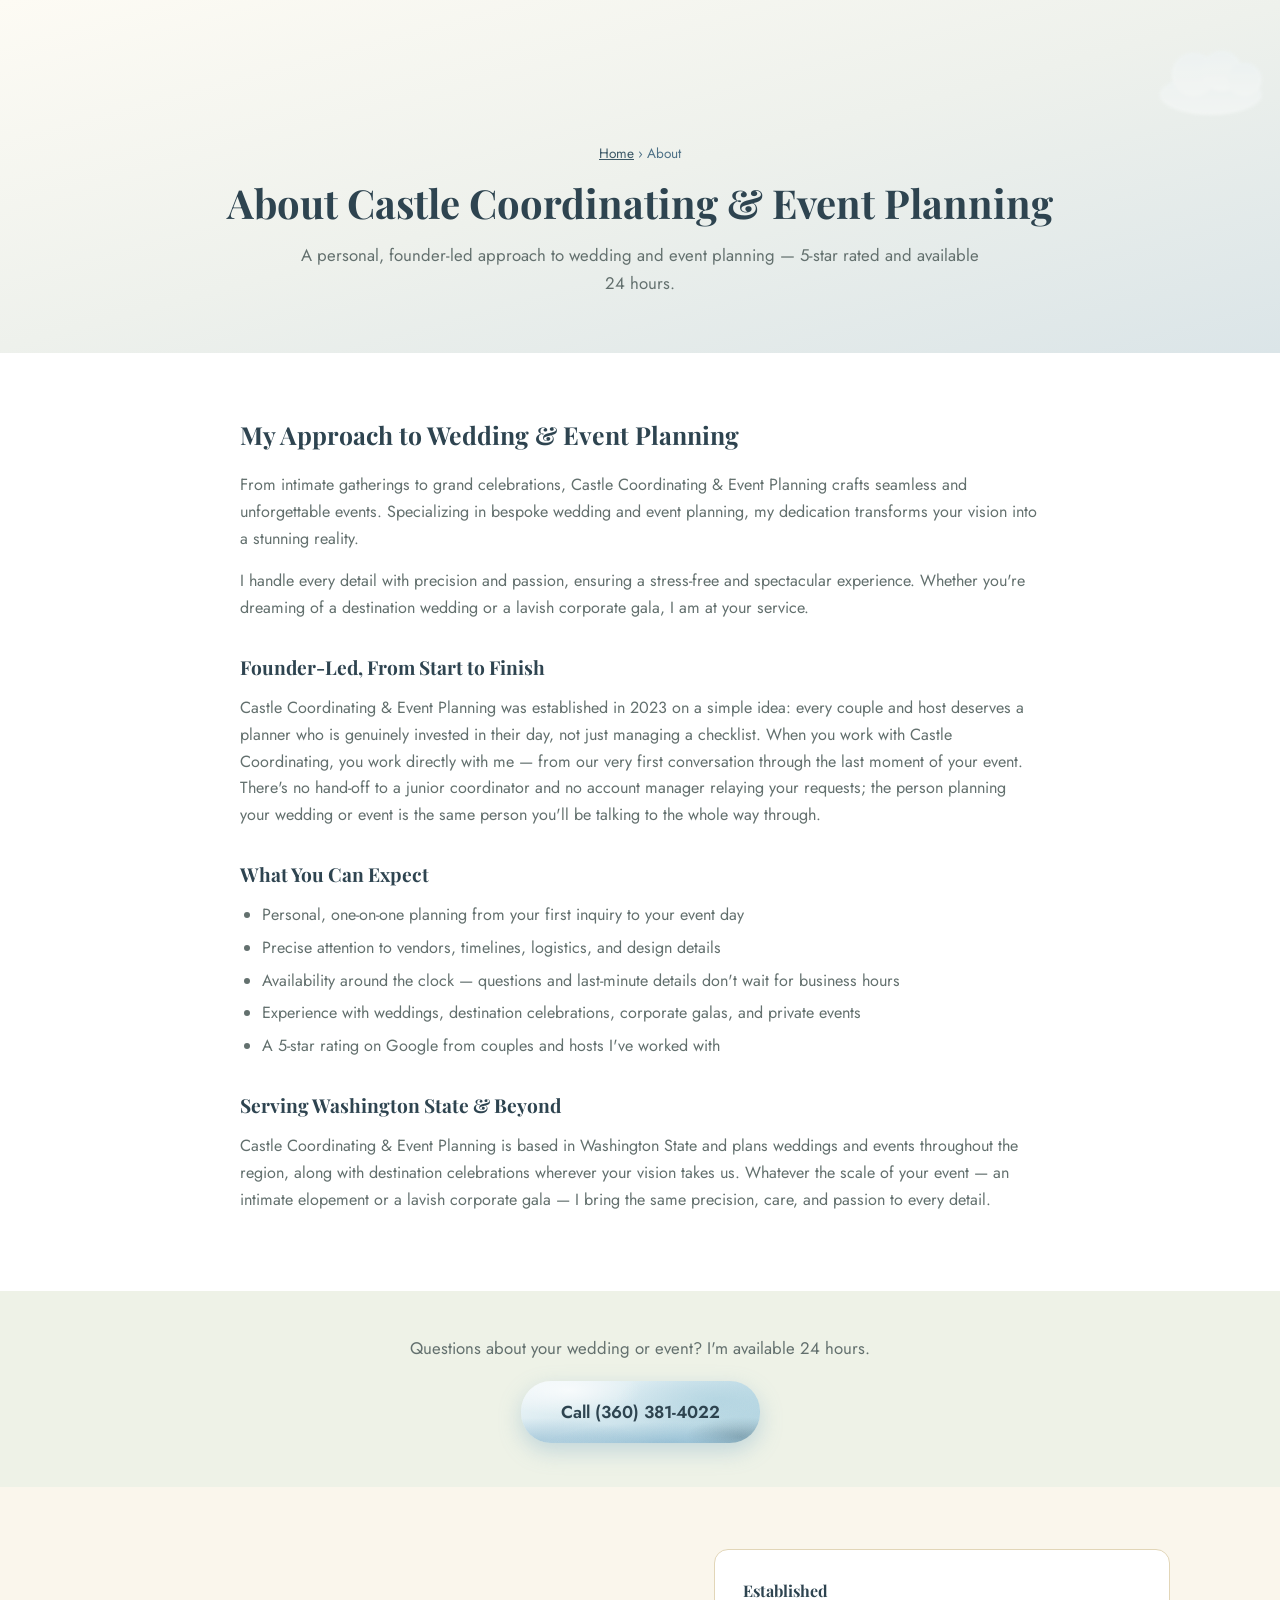
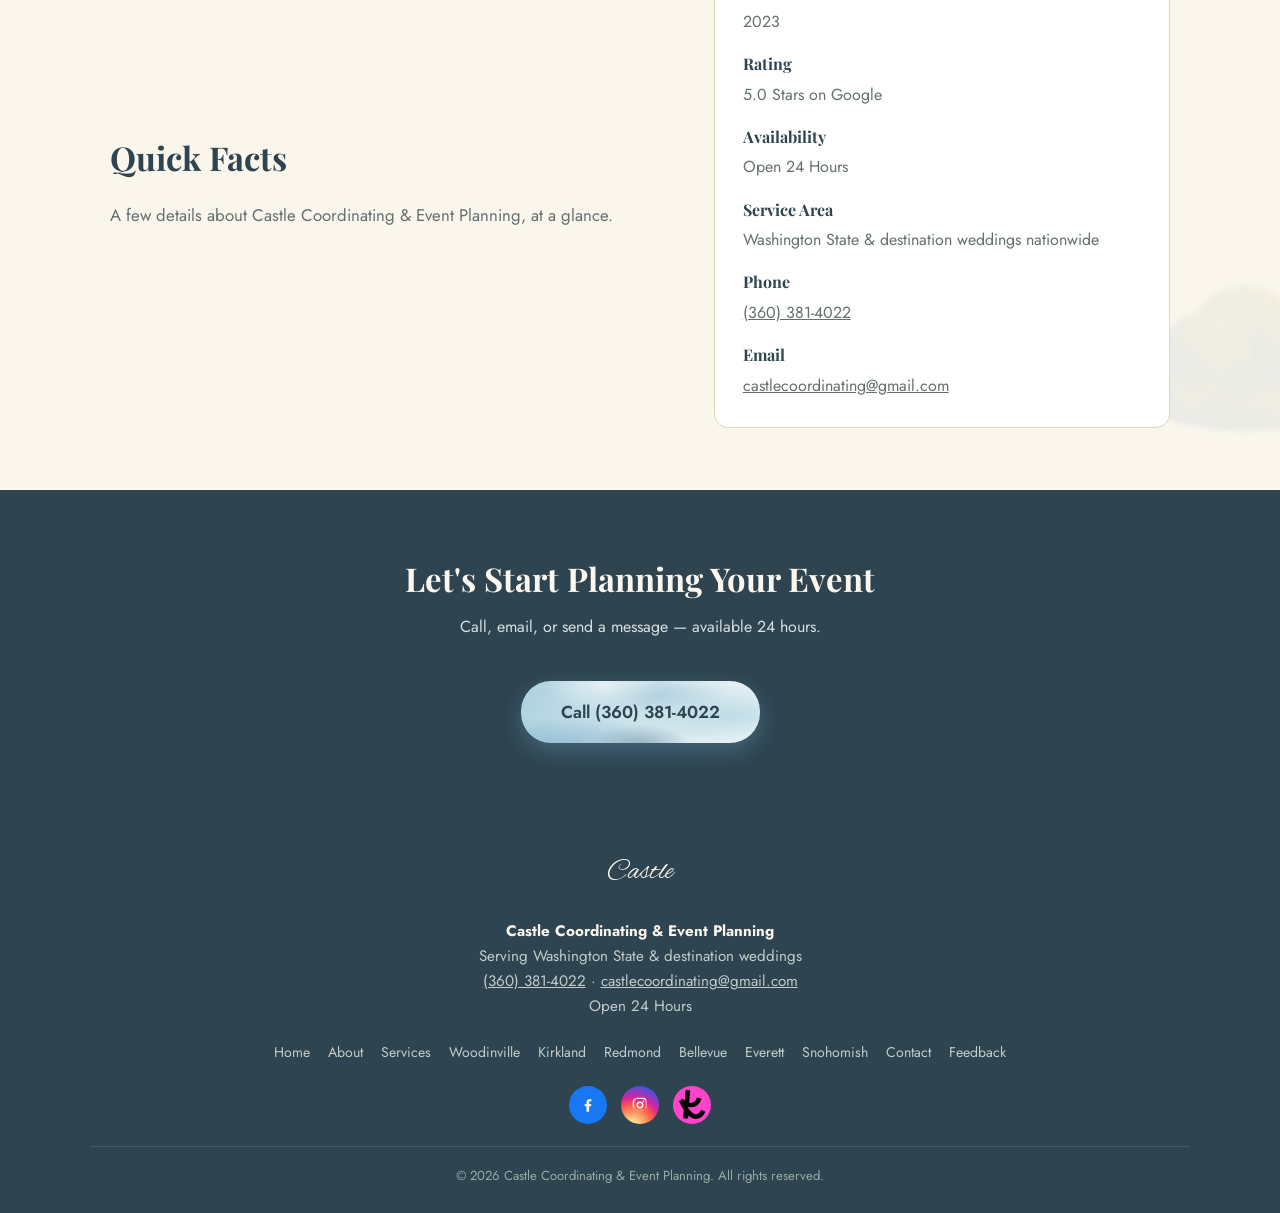
==== about.html @ 8a0d20c0 "Add an edge-cropped watercolor cloud below the hero, two more sparse spots Add a new single-cumulus " ====
<!DOCTYPE html>
<html lang="en">
<head>
<meta charset="UTF-8">
<meta name="viewport" content="width=device-width, initial-scale=1.0">

<script async src="https://www.googletagmanager.com/gtag/js?id=G-XXXXXXXXXX"></script>
<script>
  window.dataLayer = window.dataLayer || [];
  function gtag(){dataLayer.push(arguments);}
  gtag('js', new Date());
  gtag('config', 'G-XXXXXXXXXX');
</script>

<title>About | Castle Coordinating &amp; Event Planning</title>
<meta name="description" content="Meet the planner behind Castle Coordinating &amp; Event Planning — a 5-star rated, founder-led wedding and event planning service in Washington State.">
<link rel="canonical" href="https://www.castlecoordinating.com/about.html">
<link rel="preconnect" href="https://fonts.googleapis.com">
<link rel="preconnect" href="https://fonts.gstatic.com" crossorigin>
<link href="https://fonts.googleapis.com/css2?family=Alex+Brush&family=Jost:wght@400;500;600&family=Playfair+Display:wght@600;700&display=swap" rel="stylesheet">

<meta property="og:type" content="website">
<meta property="og:title" content="About | Castle Coordinating &amp; Event Planning">
<meta property="og:description" content="Meet the planner behind Castle Coordinating &amp; Event Planning — a 5-star rated, founder-led wedding and event planning service.">
<meta property="og:url" content="https://www.castlecoordinating.com/about.html">
<meta property="og:image" content="https://www.castlecoordinating.com/images/logo.webp">
<meta property="og:locale" content="en_US">

<meta name="twitter:card" content="summary_large_image">
<meta name="twitter:title" content="About | Castle Coordinating &amp; Event Planning">
<meta name="twitter:description" content="Meet the planner behind Castle Coordinating &amp; Event Planning.">
<meta name="twitter:image" content="https://www.castlecoordinating.com/images/logo.webp">

<link rel="icon" href="favicon.svg" type="image/svg+xml">

<script type="application/ld+json">
{
  "@context": "https://schema.org",
  "@type": "ProfessionalService",
  "name": "Castle Coordinating & Event Planning",
  "image": "https://www.castlecoordinating.com/images/logo.webp",
  "telephone": "+1-360-381-4022",
  "email": "castlecoordinating@gmail.com",
  "url": "https://www.castlecoordinating.com/about.html",
  "foundingDate": "2023",
  "areaServed": { "@type": "State", "name": "Washington" },
  "description": "Meet the planner behind Castle Coordinating & Event Planning — a 5-star rated, founder-led wedding and event planning service in Washington State."
}
</script>
<link rel="stylesheet" href="css/main.css">
</head>
<body>

<header class="site-header">
  <div class="header-inner">
    <a href="index.html" class="brand">
      <img src="images/logo.webp" alt="Castle Coordinating & Event Planning logo" class="brand-logo-img" width="44" height="44" onerror="this.style.display='none';this.onerror=null;">
      <span>
        <span class="script">Castle</span>
        <span class="brand-sub">Coordinating &amp; Event Planning</span>
      </span>
    </a>
    <button class="nav-toggle" id="navToggle" aria-label="Toggle navigation" aria-expanded="false">&#9776;</button>
    <nav class="main-nav" id="mainNav">
      <a href="services.html">Services</a>
      <a href="index.html#gallery">Gallery</a>
      <a href="index.html#service-areas">Service Areas</a>
      <a href="index.html#estimate">Get a Quote</a>
      <a href="index.html#reviews">Reviews</a>
      <a href="about.html">About</a>
      <a href="contact.html">Contact</a>
      <a href="feedback.html">Feedback</a>
      <a href="tel:+13603814022" class="call-btn" onclick="trackCall('header_phone_button')">Call (360) 381-4022</a>
    </nav>
  </div>
</header>

<main id="top">

  <section class="page-hero">
    <div class="bg-cloud bg-cloud-2" aria-hidden="true"></div>
    <div class="container">
      <p class="breadcrumb"><a href="index.html">Home</a> &rsaquo; About</p>
      <h1>About Castle Coordinating &amp; Event Planning</h1>
      <p class="subhead">A personal, founder-led approach to wedding and event planning — 5-star rated and available 24 hours.</p>
    </div>
  </section>

  <section class="content-section">
    <div class="container">
      <h2>My Approach to Wedding &amp; Event Planning</h2>
      <p>From intimate gatherings to grand celebrations, Castle Coordinating &amp; Event Planning crafts seamless and unforgettable events. Specializing in bespoke wedding and event planning, my dedication transforms your vision into a stunning reality.</p>
      <p>I handle every detail with precision and passion, ensuring a stress-free and spectacular experience. Whether you're dreaming of a destination wedding or a lavish corporate gala, I am at your service.</p>

      <h3>Founder-Led, From Start to Finish</h3>
      <p>Castle Coordinating &amp; Event Planning was established in 2023 on a simple idea: every couple and host deserves a planner who is genuinely invested in their day, not just managing a checklist. When you work with Castle Coordinating, you work directly with me — from our very first conversation through the last moment of your event. There's no hand-off to a junior coordinator and no account manager relaying your requests; the person planning your wedding or event is the same person you'll be talking to the whole way through.</p>

      <h3>What You Can Expect</h3>
      <ul>
        <li>Personal, one-on-one planning from your first inquiry to your event day</li>
        <li>Precise attention to vendors, timelines, logistics, and design details</li>
        <li>Availability around the clock — questions and last-minute details don't wait for business hours</li>
        <li>Experience with weddings, destination celebrations, corporate galas, and private events</li>
        <li>A 5-star rating on Google from couples and hosts I've worked with</li>
      </ul>

      <h3>Serving Washington State &amp; Beyond</h3>
      <p>Castle Coordinating &amp; Event Planning is based in Washington State and plans weddings and events throughout the region, along with destination celebrations wherever your vision takes us. Whatever the scale of your event — an intimate elopement or a lavish corporate gala — I bring the same precision, care, and passion to every detail.</p>
    </div>
  </section>

  <section class="mini-cta">
    <div class="container">
      <p>Questions about your wedding or event? I'm available 24 hours.</p>
      <a href="tel:+13603814022" class="btn-primary" onclick="trackCall('about_mini_cta_phone_button')">Call (360) 381-4022</a>
    </div>
  </section>

  <section class="about-section">
    <div class="bg-cloud bg-cloud-5" aria-hidden="true"></div>
    <div class="container">
      <div class="about-copy">
        <h2 class="section-title">Quick Facts</h2>
        <p>A few details about Castle Coordinating &amp; Event Planning, at a glance.</p>
      </div>
      <div class="about-facts">
        <dl>
          <dt>Established</dt>
          <dd>2023</dd>
          <dt>Rating</dt>
          <dd>5.0 Stars on Google</dd>
          <dt>Availability</dt>
          <dd>Open 24 Hours</dd>
          <dt>Service Area</dt>
          <dd>Washington State &amp; destination weddings nationwide</dd>
          <dt>Phone</dt>
          <dd><a class="plain-link" href="tel:+13603814022" onclick="trackCall('about_phone_button')">(360) 381-4022</a></dd>
          <dt>Email</dt>
          <dd><a class="plain-link" href="mailto:castlecoordinating@gmail.com">castlecoordinating@gmail.com</a></dd>
        </dl>
      </div>
    </div>
  </section>

  <section class="cta-section">
    <div class="container">
      <h2 class="section-title">Let's Start Planning Your Event</h2>
      <p class="section-sub">Call, email, or send a message — available 24 hours.</p>
      <a href="tel:+13603814022" class="btn-primary" onclick="trackCall('about_final_cta_phone_button')">Call (360) 381-4022</a>
    </div>
  </section>

</main>

<footer class="site-footer">
  <div class="footer-inner">
    <div class="footer-brand script">Castle</div>
    <div class="footer-nap">
      <strong>Castle Coordinating &amp; Event Planning</strong><br>
      Serving Washington State &amp; destination weddings<br>
      <a href="tel:+13603814022">(360) 381-4022</a> &middot; <a href="mailto:castlecoordinating@gmail.com">castlecoordinating@gmail.com</a><br>
      Open 24 Hours
    </div>

    <nav class="footer-sitemap" aria-label="Site links">
      <a href="index.html">Home</a>
      <a href="about.html">About</a>
      <a href="services.html">Services</a>
      <a href="wedding-planner-woodinville-wa.html">Woodinville</a>
      <a href="wedding-planner-kirkland-wa.html">Kirkland</a>
      <a href="wedding-planner-redmond-wa.html">Redmond</a>
      <a href="wedding-planner-bellevue-wa.html">Bellevue</a>
      <a href="wedding-planner-everett-wa.html">Everett</a>
      <a href="wedding-planner-snohomish-wa.html">Snohomish</a>
      <a href="contact.html">Contact</a>
      <a href="feedback.html">Feedback</a>
    </nav>

    <div class="social-icons">
      <a href="https://www.facebook.com/profile.php?id=61554140120634" target="_blank" rel="noopener" class="icon-fb" aria-label="Castle Coordinating on Facebook" onclick="trackOutbound('footer_facebook')">
        <svg viewBox="0 0 24 24"><path d="M13.5 21v-7.5h2.5l.4-3H13.5V8.5c0-.9.25-1.5 1.55-1.5H16.5V4.3C16.2 4.26 15.2 4.2 14 4.2c-2.4 0-4 1.46-4 4.15V10.5H7.5v3H10V21h3.5z"/></svg>
      </a>
      <a href="https://www.instagram.com/castleweddingcoordinating/" target="_blank" rel="noopener" class="icon-ig" aria-label="Castle Coordinating on Instagram" onclick="trackOutbound('footer_instagram')">
        <svg viewBox="0 0 24 24"><path d="M12 2.2c2.7 0 3 0 4.1.06 1.05.05 1.6.22 2 .37.5.19.86.42 1.24.8.38.38.61.74.8 1.24.15.4.32.95.37 2 .05 1.1.06 1.4.06 4.1s0 3-.06 4.1c-.05 1.05-.22 1.6-.37 2-.19.5-.42.86-.8 1.24-.38.38-.74.61-1.24.8-.4.15-.95.32-2 .37-1.1.05-1.4.06-4.1.06s-3 0-4.1-.06c-1.05-.05-1.6-.22-2-.37a3.3 3.3 0 0 1-1.24-.8 3.3 3.3 0 0 1-.8-1.24c-.15-.4-.32-.95-.37-2C2.2 15 2.2 14.7 2.2 12s0-3 .06-4.1c.05-1.05.22-1.6.37-2 .19-.5.42-.86.8-1.24.38-.38.74-.61 1.24-.8.4-.15.95-.32 2-.37C7.8 2.2 8.1 2.2 12 2.2zm0 1.8c-2.66 0-2.97 0-4.02.06-.87.04-1.34.18-1.66.3-.42.16-.72.36-1.03.67-.31.31-.5.6-.67 1.03-.12.32-.26.79-.3 1.66C4.26 8.53 4.26 8.84 4.26 12s0 2.97.06 4.02c.04.87.18 1.34.3 1.66.16.42.36.72.67 1.03.31.31.6.5 1.03.67.32.12.79.26 1.66.3 1.05.06 1.36.06 4.02.06s2.97 0 4.02-.06c.87-.04 1.34-.18 1.66-.3.42-.16.72-.36 1.03-.67.31-.31.5-.6.67-1.03.12-.32.26-.79.3-1.66.06-1.05.06-1.36.06-4.02s0-2.97-.06-4.02c-.04-.87-.18-1.34-.3-1.66a2.8 2.8 0 0 0-.67-1.03 2.8 2.8 0 0 0-1.03-.67c-.32-.12-.79-.26-1.66-.3C14.97 4 14.66 4 12 4zm0 3.4a4.6 4.6 0 1 1 0 9.2 4.6 4.6 0 0 1 0-9.2zm0 1.8a2.8 2.8 0 1 0 0 5.6 2.8 2.8 0 0 0 0-5.6zm5.85-2a1.08 1.08 0 1 1-2.16 0 1.08 1.08 0 0 1 2.16 0z"/></svg>
      </a>
      <a href="#" class="icon-knot" target="_blank" rel="noopener" aria-label="Castle Coordinating on The Knot" onclick="trackOutbound('footer_theknot')"></a>
    </div>

    <div class="footer-bottom">
      &copy; <span id="year"></span> Castle Coordinating &amp; Event Planning. All rights reserved.
    </div>
  </div>
</footer>

<script src="js/main.js"></script>
</body>
</html>
---- css/main.css ----
/* Palette sampled directly from the Castle Coordinating logo illustration
   (roof blue, stone cream, dress rose, hedge sage, ink linework). */
:root {
  --ink: #333c3c;
  --ink-muted: #63706e;
  --blue: #6088a0;
  --blue-mid: #4d7086;
  --blue-dark: #3c5866;
  --blue-darker: #2e4450;
  --blue-pale: #dde8ec;
  --blue-vivid: #6fa3c2;
  --blue-vivid-light: #a9cfdd;
  --blue-fade: #f2f8fa;
  --watercolor-noise: url("data:image/svg+xml,%3Csvg xmlns='http://www.w3.org/2000/svg' width='140' height='140'%3E%3Cfilter id='n'%3E%3CfeTurbulence type='fractalNoise' baseFrequency='0.85' numOctaves='2' stitchTiles='stitch'/%3E%3CfeColorMatrix type='matrix' values='0 0 0 0 1  0 0 0 0 1  0 0 0 0 1  0 0 0 0.07 0'/%3E%3C/filter%3E%3Crect width='100%25' height='100%25' filter='url(%23n)'/%3E%3C/svg%3E");
  /* Three watercolor recipes — same palette, different bloom placement so buttons don't read as clones */
  --blue-btn-image:
    var(--watercolor-noise),
    radial-gradient(55% 75% at 20% 15%, rgba(255,255,255,0.7) 0%, rgba(255,255,255,0) 55%),
    radial-gradient(70% 90% at 82% 30%, rgba(169,207,221,0.65) 0%, rgba(169,207,221,0) 60%),
    radial-gradient(85% 65% at 60% 105%, rgba(111,163,194,0.55) 0%, rgba(111,163,194,0) 60%),
    radial-gradient(75% 65% at 8% 95%, rgba(111,163,194,0.4) 0%, rgba(111,163,194,0) 55%),
    radial-gradient(42% 58% at 92% 90%, rgba(60,88,102,0.38) 0%, rgba(60,88,102,0) 55%),
    linear-gradient(160deg, var(--blue-fade) 0%, var(--blue-vivid-light) 100%);
  --blue-btn-image-alt:
    var(--watercolor-noise),
    radial-gradient(60% 70% at 75% 18%, rgba(255,255,255,0.65) 0%, rgba(255,255,255,0) 55%),
    radial-gradient(65% 85% at 15% 42%, rgba(169,207,221,0.6) 0%, rgba(169,207,221,0) 58%),
    radial-gradient(80% 60% at 42% 102%, rgba(111,163,194,0.5) 0%, rgba(111,163,194,0) 58%),
    radial-gradient(70% 70% at 96% 78%, rgba(111,163,194,0.42) 0%, rgba(111,163,194,0) 55%),
    radial-gradient(36% 52% at 10% 90%, rgba(60,88,102,0.34) 0%, rgba(60,88,102,0) 50%),
    linear-gradient(200deg, var(--blue-fade) 0%, var(--blue-vivid-light) 100%);
  --blue-btn-image-alt2:
    var(--watercolor-noise),
    radial-gradient(50% 80% at 35% 8%, rgba(255,255,255,0.6) 0%, rgba(255,255,255,0) 50%),
    radial-gradient(75% 80% at 88% 55%, rgba(169,207,221,0.68) 0%, rgba(169,207,221,0) 62%),
    radial-gradient(90% 70% at 18% 100%, rgba(111,163,194,0.5) 0%, rgba(111,163,194,0) 58%),
    radial-gradient(65% 60% at 55% 22%, rgba(111,163,194,0.35) 0%, rgba(111,163,194,0) 50%),
    radial-gradient(40% 56% at 50% 100%, rgba(60,88,102,0.32) 0%, rgba(60,88,102,0) 52%),
    linear-gradient(120deg, var(--blue-vivid-light) 0%, var(--blue-fade) 100%);
  --blue-btn-repeat: repeat, no-repeat, no-repeat, no-repeat, no-repeat, no-repeat, no-repeat;
  --blue-btn-size: 140px 140px, cover, cover, cover, cover, cover, cover;
  --green-pale: #eef2e7;
  --cream: #faf6ec;
  --cream-deep: #f0e6cf;
  --sage: #90a880;
  --sage-deep: #6d8560;
  --rose: #c9a89e;
  --rose-deep: #8a5f57;
  --rose-darker: #6f4b45;
  --border-color: #e2d6b8;
  --star: #c2a355;
}

* { box-sizing: border-box; }
html { scroll-behavior: smooth; }
body {
  margin: 0;
  overflow-x: hidden;
  font-family: "Jost", "Segoe UI", Helvetica, Arial, sans-serif;
  color: var(--ink);
  background: var(--cream);
  line-height: 1.65;
}
h1, h2, h3, h4 { font-family: "Playfair Display", Georgia, serif; font-weight: 700; }
img { max-width: 100%; display: block; }
a { color: inherit; }
.container { max-width: 1100px; margin: 0 auto; padding: 0 20px; }
.script { font-family: "Alex Brush", cursive; }

/* Underline in-copy links so they don't rely on color alone */
.content-section p a:not(.btn-primary):not(.btn-secondary),
.content-section li a:not(.btn-primary):not(.btn-secondary),
.about-copy p a:not(.btn-primary):not(.btn-secondary) {
  color: var(--blue-darker);
  text-decoration: underline;
  font-weight: 600;
}

/* Header — light parchment bar, like the illustration's paper ground */
header.site-header {
  background: var(--cream);
  color: var(--ink);
  border-bottom: 1px solid var(--border-color);
  box-shadow: 0 2px 14px rgba(58, 50, 38, 0.06);
  position: fixed;
  top: 0; left: 0; right: 0;
  z-index: 50;
  opacity: 0;
  transform: translateY(-8px);
  pointer-events: none;
  transition: opacity 0.4s ease, transform 0.4s ease;
}
header.site-header.visible {
  opacity: 1;
  transform: translateY(0);
  pointer-events: auto;
}
.header-inner {
  display: flex;
  align-items: center;
  justify-content: space-between;
  flex-wrap: nowrap;
  padding: 10px 20px;
  max-width: 1240px;
  margin: 0 auto;
  gap: 16px;
}
.brand {
  display: flex;
  align-items: center;
  gap: 10px;
  text-decoration: none;
  color: var(--blue-darker);
  white-space: nowrap;
  min-width: 0;
  overflow: hidden;
}
.brand-logo-img { height: 44px; width: auto; flex: 0 0 auto; border-radius: 4px; }
.brand .script { font-size: 1.7rem; color: var(--blue-darker); line-height: 1; }
.brand .brand-sub {
  font-size: 0.62rem;
  letter-spacing: 0.14em;
  text-transform: uppercase;
  color: var(--rose-deep);
  font-family: "Jost", sans-serif;
  display: block;
}
nav.main-nav { display: flex; gap: 16px; align-items: center; }
nav.main-nav a {
  color: var(--ink);
  text-decoration: none;
  font-weight: 500;
  font-size: 0.95rem;
  letter-spacing: 0.02em;
  white-space: nowrap;
}
nav.main-nav a:hover { color: var(--rose-deep); }
.call-btn {
  background-image: var(--blue-btn-image);
  background-repeat: var(--blue-btn-repeat);
  background-size: var(--blue-btn-size);
  color: var(--blue-darker) !important;
  padding: 9px 18px;
  border-radius: 24px;
  font-weight: 600;
  text-decoration: none;
  white-space: nowrap;
  transition: filter 0.2s ease;
}
.call-btn:hover { filter: saturate(1.3) brightness(0.96); }

/* Hero — soft watercolor sky wash, ink text, castle-line silhouette */
.hero {
  background: linear-gradient(165deg, #fdfbf4 0%, #eef1ec 45%, #d3dfe3 100%);
  color: var(--ink);
  padding: 150px 20px 110px;
  min-height: 600px;
  display: flex;
  flex-direction: column;
  justify-content: center;
  text-align: center;
  position: relative;
  overflow: hidden;
}
.hero::before {
  content: "";
  position: absolute;
  inset: 0;
  background-image: url('../images/logo.webp');
  background-repeat: no-repeat;
  background-position: center 58%;
  background-size: min(1000px, 115%) auto;
  opacity: 0.2;
  z-index: 0;
  pointer-events: none;
}
.hero .container { position: relative; z-index: 1; }

/* Sparse decorative watercolor clouds — used once or twice site-wide, never as a repeating pattern */
.bg-cloud {
  position: absolute;
  background-repeat: no-repeat;
  background-size: contain;
  pointer-events: none;
  z-index: 0;
  opacity: 0.4;
}
.bg-cloud-1 {
  width: 220px;
  height: 110px;
  top: 8%;
  left: -30px;
  background-image: url("data:image/svg+xml,%3Csvg xmlns='http://www.w3.org/2000/svg' viewBox='0 0 200 100'%3E%3Cdefs%3E%3ClinearGradient id='c1' x1='0' y1='0' x2='0' y2='1'%3E%3Cstop offset='0' stop-color='%23d7e6ee'/%3E%3Cstop offset='1' stop-color='%23f5f9fb'/%3E%3C/linearGradient%3E%3C/defs%3E%3Cg filter='url(%23b1)' fill='url(%23c1)'%3E%3Cellipse cx='60' cy='68' rx='52' ry='28'/%3E%3Ccircle cx='92' cy='42' r='30'/%3E%3Ccircle cx='130' cy='46' r='26'/%3E%3Ccircle cx='155' cy='62' r='22'/%3E%3Cellipse cx='108' cy='72' rx='70' ry='24'/%3E%3C/g%3E%3Cfilter id='b1'%3E%3CfeGaussianBlur stdDeviation='2.2'/%3E%3C/filter%3E%3C/svg%3E");
}
.bg-cloud-2 {
  width: 170px;
  height: 90px;
  top: 12%;
  right: -20px;
  background-image: url("data:image/svg+xml,%3Csvg xmlns='http://www.w3.org/2000/svg' viewBox='0 0 200 100'%3E%3Cdefs%3E%3ClinearGradient id='c2' x1='0' y1='0' x2='0' y2='1'%3E%3Cstop offset='0' stop-color='%23eef5f9'/%3E%3Cstop offset='1' stop-color='%23ffffff'/%3E%3C/linearGradient%3E%3C/defs%3E%3Cg filter='url(%23b2)' fill='url(%23c2)'%3E%3Cellipse cx='95' cy='62' rx='60' ry='24'/%3E%3Ccircle cx='75' cy='38' r='26'/%3E%3Ccircle cx='108' cy='34' r='24'/%3E%3Ccircle cx='135' cy='44' r='20'/%3E%3C/g%3E%3Cfilter id='b2'%3E%3CfeGaussianBlur stdDeviation='2'/%3E%3C/filter%3E%3C/svg%3E");
}
.bg-cloud-3 {
  width: 240px;
  height: 100px;
  bottom: 6%;
  left: -40px;
  background-image: url("data:image/svg+xml,%3Csvg xmlns='http://www.w3.org/2000/svg' viewBox='0 0 220 100'%3E%3Cdefs%3E%3ClinearGradient id='c3' x1='0' y1='0' x2='0' y2='1'%3E%3Cstop offset='0' stop-color='%23c9dce6'/%3E%3Cstop offset='1' stop-color='%23eef4f8'/%3E%3C/linearGradient%3E%3C/defs%3E%3Cg filter='url(%23b3)' fill='url(%23c3)'%3E%3Cellipse cx='110' cy='66' rx='95' ry='24'/%3E%3Ccircle cx='60' cy='46' r='24'/%3E%3Ccircle cx='95' cy='38' r='28'/%3E%3Ccircle cx='135' cy='40' r='26'/%3E%3Ccircle cx='170' cy='48' r='20'/%3E%3C/g%3E%3Cfilter id='b3'%3E%3CfeGaussianBlur stdDeviation='2.4'/%3E%3C/filter%3E%3C/svg%3E");
}
/* Single fluffy cumulus, warm-to-cool watercolor wash — used below the hero, cropped by the page edge */
.bg-cloud-4 {
  width: 300px;
  height: 190px;
  top: 10%;
  left: -110px;
  background-image: url("data:image/svg+xml,%3Csvg xmlns='http://www.w3.org/2000/svg' viewBox='0 0 260 160'%3E%3Cdefs%3E%3ClinearGradient id='c4' x1='0' y1='0' x2='1' y2='1'%3E%3Cstop offset='0' stop-color='%23ece0c4'/%3E%3Cstop offset='0.55' stop-color='%23d9dfd6'/%3E%3Cstop offset='1' stop-color='%23c2d1da'/%3E%3C/linearGradient%3E%3C/defs%3E%3Cg filter='url(%23b4)' fill='url(%23c4)'%3E%3Cellipse cx='130' cy='112' rx='112' ry='42'/%3E%3Ccircle cx='55' cy='98' r='44'/%3E%3Ccircle cx='205' cy='98' r='41'/%3E%3Ccircle cx='130' cy='62' r='54'/%3E%3Ccircle cx='85' cy='72' r='37'/%3E%3Ccircle cx='175' cy='70' r='39'/%3E%3C/g%3E%3Cfilter id='b4'%3E%3CfeGaussianBlur stdDeviation='2.6'/%3E%3C/filter%3E%3C/svg%3E");
}
.bg-cloud-5 {
  width: 260px;
  height: 165px;
  bottom: 8%;
  right: -95px;
  background-image: url("data:image/svg+xml,%3Csvg xmlns='http://www.w3.org/2000/svg' viewBox='0 0 260 160'%3E%3Cdefs%3E%3ClinearGradient id='c5' x1='1' y1='0' x2='0' y2='1'%3E%3Cstop offset='0' stop-color='%23eee4cc'/%3E%3Cstop offset='0.55' stop-color='%23dce1d9'/%3E%3Cstop offset='1' stop-color='%23c7d5dd'/%3E%3C/linearGradient%3E%3C/defs%3E%3Cg filter='url(%23b5)' fill='url(%23c5)'%3E%3Cellipse cx='130' cy='112' rx='112' ry='42'/%3E%3Ccircle cx='55' cy='98' r='44'/%3E%3Ccircle cx='205' cy='98' r='41'/%3E%3Ccircle cx='130' cy='62' r='54'/%3E%3Ccircle cx='85' cy='72' r='37'/%3E%3Ccircle cx='175' cy='70' r='39'/%3E%3C/g%3E%3Cfilter id='b5'%3E%3CfeGaussianBlur stdDeviation='2.6'/%3E%3C/filter%3E%3C/svg%3E");
}
.hero .eyebrow {
  font-family: "Alex Brush", cursive;
  font-size: 2.2rem;
  color: var(--rose-deep);
  display: block;
  margin-bottom: 4px;
}
.hero h1 {
  font-size: clamp(1.8rem, 4vw, 2.9rem);
  margin: 0 0 16px;
  font-weight: 700;
  line-height: 1.2;
  color: var(--blue-darker);
}
.hero p.subhead {
  font-size: 1.12rem;
  max-width: 680px;
  margin: 0 auto 30px;
  color: var(--ink-muted);
}
.hero-ctas { display: flex; gap: 22px; justify-content: center; flex-wrap: wrap; margin-top: 12px; }
.btn-primary {
  background-image: var(--blue-btn-image);
  background-repeat: var(--blue-btn-repeat);
  background-size: var(--blue-btn-size);
  color: var(--blue-darker);
  padding: 17px 40px;
  border-radius: 30px;
  text-decoration: none;
  font-weight: 600;
  font-size: 1.08rem;
  display: inline-block;
  border: none;
  cursor: pointer;
  box-shadow: 0 8px 22px rgba(111, 163, 194, 0.35);
  transition: all 0.3s ease, filter 0.2s ease;
}
.btn-primary:hover {
  filter: saturate(1.3) brightness(0.96);
  box-shadow: 0 10px 26px rgba(111, 163, 194, 0.45);
  transform: translateY(-2px);
}
.hero .btn-primary,
.page-hero .btn-primary { background-image: var(--blue-btn-image-alt); }
.reviews-section .btn-primary,
.cta-section .btn-primary { background-image: var(--blue-btn-image-alt2); }
.btn-secondary {
  background: transparent;
  color: var(--blue-darker);
  padding: 15px 38px;
  border-radius: 30px;
  text-decoration: none;
  font-weight: 600;
  font-size: 1.08rem;
  border: 2px solid var(--blue-darker);
  cursor: pointer;
  transition: all 0.3s ease;
}
.btn-secondary:hover { background: rgba(70, 89, 107, 0.08); transform: translateY(-2px); }
.hero-badges {
  margin-top: 34px;
  display: flex;
  gap: 32px;
  justify-content: center;
  flex-wrap: wrap;
  font-size: clamp(1.15rem, 2.4vw, 1.5rem);
  font-weight: 600;
  color: var(--ink-muted);
}
.hero-badges span { white-space: nowrap; }
.hero-badges .stars { color: var(--star); letter-spacing: 1px; }

/* Page hero (sub pages) — same airy wash */
.page-hero {
  background: linear-gradient(165deg, #fdfbf4 0%, #eef1ec 50%, #dbe5e8 100%);
  color: var(--ink);
  padding: 128px 20px 56px;
  text-align: center;
  position: relative;
  overflow: hidden;
}
.page-hero .container { position: relative; z-index: 1; }
.page-hero .breadcrumb { font-size: 0.85rem; color: var(--blue-mid); margin-bottom: 14px; }
.page-hero .breadcrumb a { color: var(--blue-dark); text-decoration: underline; }
.page-hero .breadcrumb a:hover { color: var(--rose-deep); }
.page-hero h1 {
  font-size: clamp(1.6rem, 3.6vw, 2.5rem);
  margin: 0 0 14px;
  line-height: 1.25;
  color: var(--blue-darker);
}
.page-hero p.subhead { font-size: 1.05rem; max-width: 700px; margin: 0 auto; color: var(--ink-muted); }

/* Sections */
section { padding: 62px 20px; }
h2.section-title {
  font-size: clamp(1.5rem, 3vw, 2.05rem);
  text-align: center;
  margin: 0 0 8px;
  color: var(--blue-darker);
}
p.section-sub {
  text-align: center;
  color: var(--ink-muted);
  max-width: 640px;
  margin: 0 auto 40px;
}

/* Keyword-rich content section */
.content-section { background: #fff; }
.content-section .container { max-width: 840px; }
.content-section h2 { color: var(--blue-darker); font-size: 1.55rem; margin: 0 0 16px; }
.content-section h3 { color: var(--blue-darker); font-size: 1.2rem; margin: 30px 0 12px; }
.content-section p { color: var(--ink-muted); font-size: 1.01rem; margin: 0 0 16px; }
.content-section ul { color: var(--ink-muted); font-size: 1.01rem; padding-left: 22px; margin: 0 0 16px; }
.content-section li { margin-bottom: 6px; }
.faq-item { margin-bottom: 20px; }
.faq-item h4 { color: var(--blue-darker); font-size: 1.04rem; margin: 0 0 6px; }
.faq-item p { margin: 0; }

/* Gallery carousel — one large photo at a time */
.gallery-section { background: #fff; padding-top: 48px; padding-bottom: 48px; }
.carousel { position: relative; max-width: 640px; margin: 0 auto; }
.carousel-track {
  display: flex;
  gap: 0;
  overflow-x: auto;
  scroll-snap-type: x mandatory;
  -webkit-overflow-scrolling: touch;
  scrollbar-width: none;
}
.carousel-track::-webkit-scrollbar { display: none; }
.carousel-slide {
  flex: 0 0 100%;
  width: 100%;
  height: min(70vh, 520px);
  scroll-snap-align: center;
  scroll-snap-stop: always;
  display: flex;
  align-items: center;
  justify-content: center;
  background: var(--cream-deep);
  border-radius: 14px;
  overflow: hidden;
  box-shadow: 0 4px 14px rgba(70, 89, 107, 0.15);
}
.carousel-slide img { width: 100%; height: 100%; object-fit: contain; display: block; }
.carousel-btn {
  position: absolute;
  top: 50%;
  transform: translateY(-50%);
  width: 46px;
  height: 46px;
  border-radius: 50%;
  background: #fff;
  border: 1px solid var(--border-color);
  box-shadow: 0 4px 10px rgba(0, 0, 0, 0.18);
  font-size: 1.6rem;
  line-height: 1;
  color: var(--blue-darker);
  cursor: pointer;
  display: flex;
  align-items: center;
  justify-content: center;
  z-index: 2;
  transition: background 0.2s ease, color 0.2s ease;
}
.carousel-btn.prev { left: 12px; }
.carousel-btn.next { right: 12px; }
.carousel-btn:hover { background: var(--rose-deep); color: #fff; border-color: var(--rose-deep); }
@media (max-width: 640px) {
  .carousel-slide { height: 60vh; }
  .carousel-btn { width: 40px; height: 40px; font-size: 1.4rem; }
}

/* Services grid */
.services-section { background: #fff; }
.services-grid {
  display: grid;
  grid-template-columns: repeat(auto-fit, minmax(240px, 1fr));
  gap: 22px;
}
.service-card {
  background: var(--cream);
  border: 1px solid var(--border-color);
  border-radius: 14px;
  padding: 30px 24px;
  text-align: center;
}
.service-card .icon { width: 44px; height: 44px; margin: 0 auto 14px; }
.service-card h3 { margin: 0 0 8px; color: var(--blue-darker); font-size: 1.15rem; }
.service-card p { color: var(--ink-muted); margin: 0; font-size: 0.97rem; }

/* Why-us / steps */
.process-section { background: var(--green-pale); position: relative; }
.process-section > .container { position: relative; z-index: 1; }
.process-grid {
  display: grid;
  grid-template-columns: repeat(auto-fit, minmax(220px, 1fr));
  gap: 22px;
  max-width: 1000px;
  margin: 0 auto;
}
.process-step {
  background: #fff;
  border: 1px solid var(--border-color);
  border-radius: 14px;
  padding: 28px 22px;
}
.process-step .step-num {
  display: inline-flex;
  align-items: center;
  justify-content: center;
  width: 36px;
  height: 36px;
  border-radius: 50%;
  background: var(--blue-darker);
  color: var(--cream);
  font-weight: 700;
  font-family: "Playfair Display", serif;
  font-size: 1.05rem;
  margin-bottom: 14px;
}
.process-step h3 { margin: 0 0 8px; color: var(--blue-darker); font-size: 1.05rem; }
.process-step p { margin: 0; color: var(--ink-muted); font-size: 0.94rem; }

/* Service areas */
.areas-section { background: var(--green-pale); }
.areas-note {
  max-width: 640px;
  margin: 0 auto;
  text-align: center;
  background: #fff;
  border: 1px solid var(--border-color);
  border-radius: 16px;
  padding: 34px 28px;
}
.areas-note p { color: var(--ink-muted); margin: 0 0 20px; }
.areas-grid {
  display: grid;
  grid-template-columns: repeat(auto-fit, minmax(180px, 1fr));
  gap: 16px;
  max-width: 900px;
  margin: 0 auto 28px;
}
.area-card {
  background: #fff;
  border: 1px solid var(--border-color);
  border-radius: 12px;
  padding: 22px 16px;
  text-align: center;
  text-decoration: none;
  transition: border-color 0.2s ease, transform 0.2s ease;
}
.area-card:hover { border-color: var(--rose-deep); transform: translateY(-2px); }
.area-card .area-name { font-weight: 700; color: var(--blue-darker); font-size: 1.05rem; font-family: "Playfair Display", serif; }
.area-card .area-pop { color: var(--ink-muted); font-size: 0.85rem; margin-top: 4px; }

/* About / trust */
.about-section { position: relative; }
.about-section .container {
  position: relative;
  z-index: 1;
  display: grid;
  grid-template-columns: 1.1fr 0.9fr;
  gap: 46px;
  align-items: center;
}
.about-section h2 { text-align: left; }
.about-copy p { color: var(--ink-muted); font-size: 1.05rem; }
.about-facts {
  background: #fff;
  border: 1px solid var(--border-color);
  border-radius: 14px;
  padding: 28px;
}
.about-facts dl { margin: 0; }
.about-facts dt { font-weight: 700; color: var(--blue-darker); margin-top: 16px; font-family: "Playfair Display", serif; }
.about-facts dt:first-child { margin-top: 0; }
.about-facts dd { margin: 4px 0 0; color: var(--ink-muted); }

/* Trust / reviews badge */
.reviews-section { background: linear-gradient(180deg, #fff, var(--green-pale)); text-align: center; }
.stars-full { display: flex; justify-content: center; gap: 6px; margin-bottom: 18px; }
.stars-full svg { width: 30px; height: 30px; fill: var(--star); }
.review-badge {
  max-width: 520px;
  margin: 0 auto;
  background: #fff;
  border: 1px solid var(--border-color);
  border-radius: 16px;
  padding: 36px 30px;
  box-shadow: 0 10px 30px rgba(70, 89, 107, 0.08);
}
.review-badge h3 { margin: 0 0 8px; color: var(--blue-darker); font-size: 1.25rem; }
.review-badge p { color: var(--ink-muted); margin: 0 0 20px; }

/* Contact cards */
.contact-section { background: #fff; }
.contact-grid {
  display: grid;
  grid-template-columns: repeat(auto-fit, minmax(240px, 1fr));
  gap: 26px;
}
.contact-card {
  background: var(--cream);
  border: 1px solid var(--border-color);
  border-radius: 14px;
  padding: 26px;
}
.contact-card h3 { margin: 0 0 10px; color: var(--blue-darker); display: flex; align-items: center; gap: 8px; font-size: 1.1rem; }
.contact-card p { margin: 0; color: var(--ink-muted); }
.contact-card a.plain-link { text-decoration: underline; font-weight: 600; color: var(--blue-darker); }

/* Contact form */
.contact-form-section { background: var(--green-pale); padding: 76px 20px; }
.contact-form {
  max-width: 600px;
  margin: 0 auto;
  display: grid;
  gap: 22px;
  background: #fff;
  padding: 40px;
  border-radius: 18px;
  box-shadow: 0 4px 18px rgba(70, 89, 107, 0.1);
  border: 1px solid var(--border-color);
}
.form-group { display: flex; flex-direction: column; }
.form-group label { font-weight: 600; color: var(--blue-darker); margin-bottom: 8px; font-size: 0.95rem; }
.form-group input,
.form-group select,
.form-group textarea {
  padding: 12px 14px;
  border: 1.5px solid var(--border-color);
  border-radius: 8px;
  font-family: inherit;
  font-size: 1rem;
  color: var(--ink);
  transition: border-color 0.3s ease;
  background: #fff;
}
.form-group input:focus,
.form-group select:focus,
.form-group textarea:focus {
  outline: none;
  border-color: var(--blue-mid);
  box-shadow: 0 0 0 3px rgba(108, 133, 152, 0.15);
}
.form-group textarea { resize: vertical; min-height: 120px; }
.checkbox-fieldset { border: none; padding: 0; margin: 0; }
.checkbox-fieldset legend {
  font-weight: 600;
  color: var(--blue-darker);
  margin-bottom: 8px;
  padding: 0;
  font-size: 0.95rem;
}
.checkbox-group {
  display: grid;
  grid-template-columns: repeat(auto-fit, minmax(190px, 1fr));
  gap: 10px;
}
.checkbox-chip {
  display: flex;
  align-items: center;
  gap: 9px;
  padding: 10px 14px;
  border: 1.5px solid var(--border-color);
  border-radius: 10px;
  font-size: 0.92rem;
  color: var(--ink);
  cursor: pointer;
  transition: border-color 0.2s ease, background 0.2s ease;
}
.checkbox-chip:has(input:checked) { border-color: var(--blue-mid); background: var(--blue-pale); }
.checkbox-chip input {
  width: 17px;
  height: 17px;
  flex-shrink: 0;
  accent-color: var(--blue-mid);
  cursor: pointer;
}
.contact-form button[type="submit"] { margin-top: 10px; }
.hidden-field { position: absolute; left: -9999px; }
.form-status { max-width: 600px; margin: 16px auto 0; font-size: 0.95rem; font-weight: 600; text-align: center; }
.form-status.success { color: var(--sage-deep); }
.form-status.error { color: var(--rose-deep); }

/* Mini in-page CTA — breaks up long stretches of content between sections */
.mini-cta { padding: 44px 20px; text-align: center; background: var(--green-pale); }
.mini-cta p { margin: 0 0 18px; color: var(--ink-muted); font-size: 1.05rem; }

/* Final CTA — deep dusty-blue band, like a frame around the paper */
.cta-section { background: var(--blue-darker); color: #fbf7ee; text-align: center; }
.cta-section h2 { color: #fbf7ee; }
.cta-section p.section-sub { color: #d7e0e2; }

/* Footer */
footer.site-footer { background: var(--blue-darker); color: #cbd6d6; padding: 44px 20px 26px; }
.footer-inner {
  max-width: 1100px;
  margin: 0 auto;
  display: flex;
  flex-direction: column;
  align-items: center;
  gap: 22px;
  text-align: center;
}
.footer-brand { font-family: "Alex Brush", cursive; font-size: 1.8rem; color: #fbf7ee; }
.footer-nap { font-size: 0.95rem; color: #c1cccb; }
.footer-nap strong { color: #fbf7ee; }
.footer-nap a { color: #c1cccb; text-decoration: underline; }
.footer-sitemap { display: flex; flex-wrap: wrap; justify-content: center; gap: 8px 18px; font-size: 0.88rem; }
.footer-sitemap a { color: #c1cccb; text-decoration: none; }
.footer-sitemap a:hover { color: #fff; text-decoration: underline; }
.social-icons { display: flex; gap: 14px; }
.social-icons a {
  display: inline-flex;
  align-items: center;
  justify-content: center;
  width: 38px;
  height: 38px;
  border-radius: 50%;
  background: rgba(251, 247, 238, 0.1);
  background-size: cover;
  background-position: center;
  transition: filter 0.25s ease, transform 0.25s ease;
}
.social-icons a:hover { filter: brightness(1.1); transform: translateY(-2px); }
.social-icons svg { width: 18px; height: 18px; fill: #fbf7ee; }
.social-icons a.icon-fb { background-color: #1877f2; }
.social-icons a.icon-ig {
  background-image: radial-gradient(circle at 30% 107%, #fdf497 0%, #fdf497 5%, #fd5949 45%, #d6249f 60%, #285aeb 90%);
}
.social-icons a.icon-knot { background-image: url('../images/theknot-icon.png'); }
.footer-bottom {
  font-size: 0.82rem;
  color: #9aa9a8;
  border-top: 1px solid rgba(251, 247, 238, 0.12);
  padding-top: 18px;
  width: 100%;
  text-align: center;
}

/* Mobile nav */
.nav-toggle { display: none; background: none; border: none; color: var(--blue-darker); font-size: 1.6rem; cursor: pointer; flex-shrink: 0; }

@media (max-width: 780px) {
  .about-section .container { grid-template-columns: 1fr; }
  nav.main-nav {
    position: absolute;
    top: 100%;
    left: 0;
    right: 0;
    background: var(--cream);
    border-bottom: 1px solid var(--border-color);
    flex-direction: column;
    align-items: flex-start;
    padding: 16px 20px;
    gap: 14px;
    display: none;
  }
  nav.main-nav.open { display: flex; }
  .nav-toggle { display: block; }
  header.site-header { position: sticky; }
}
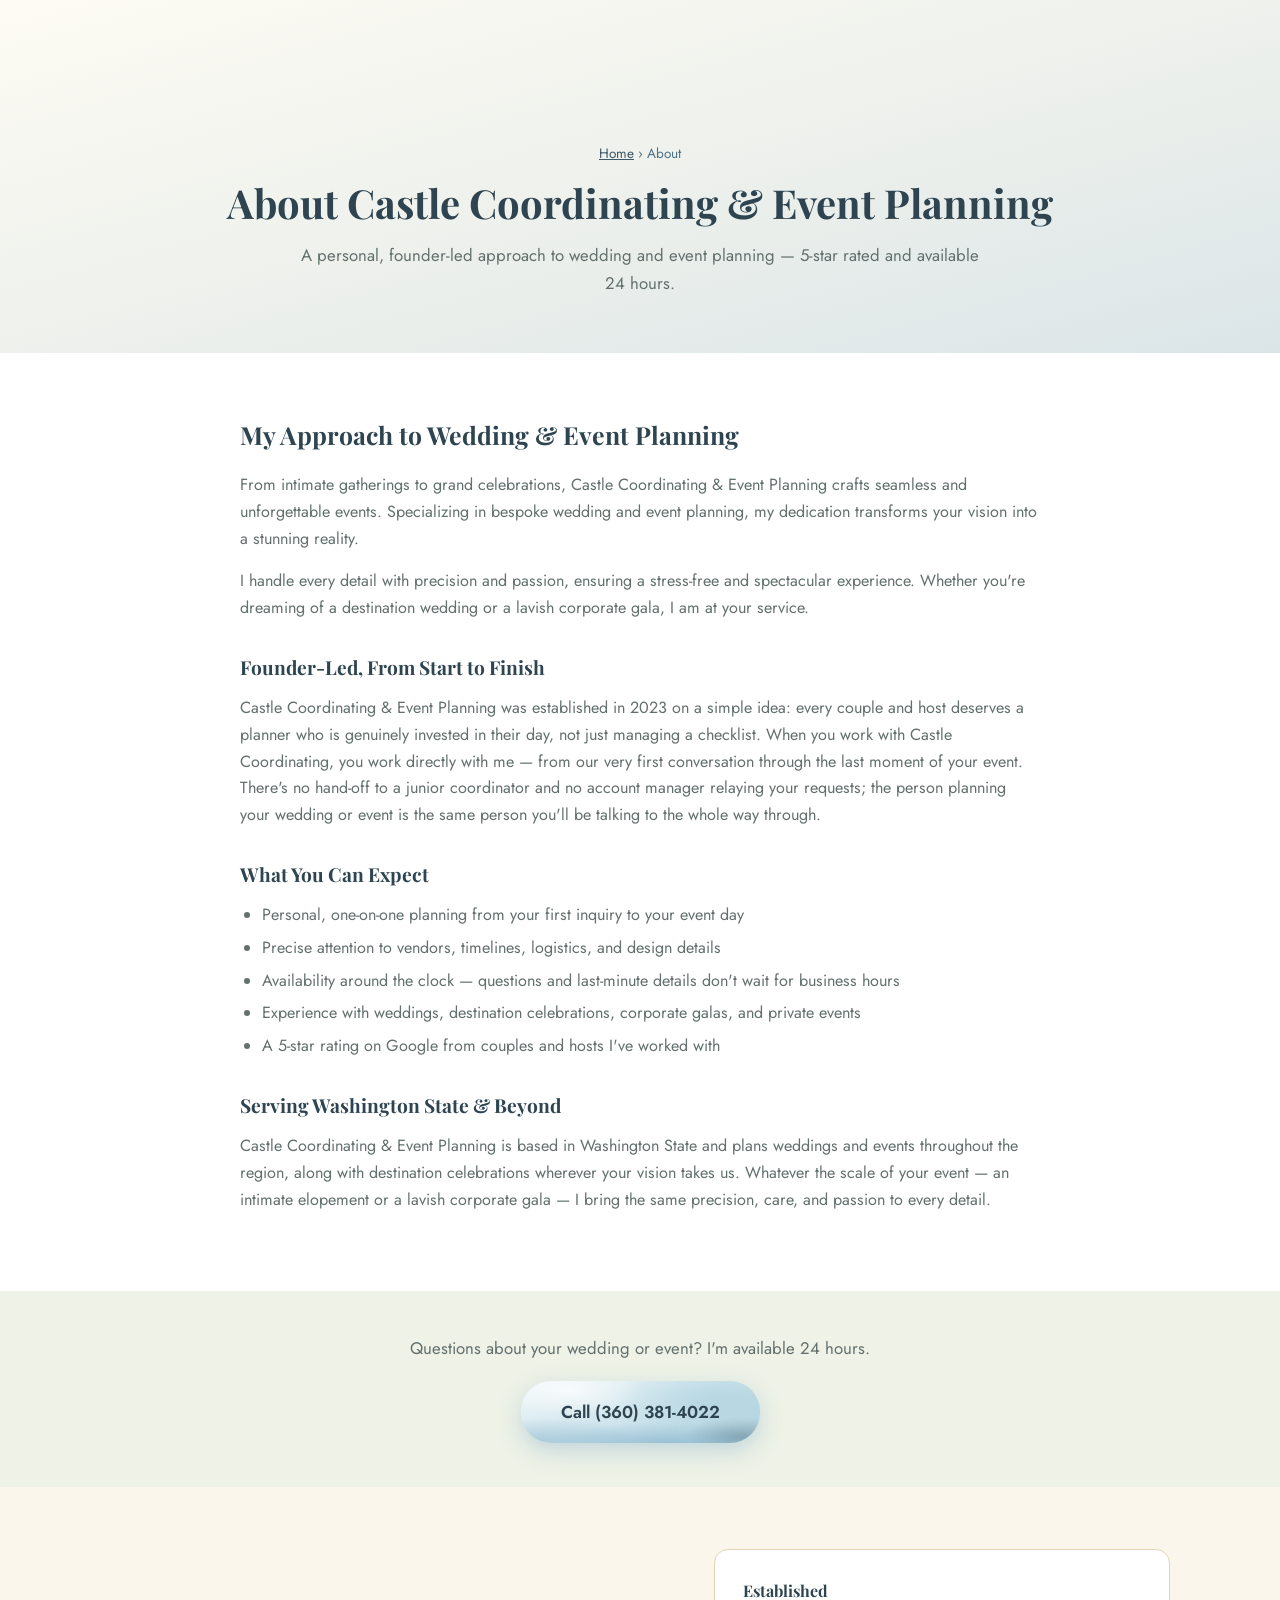
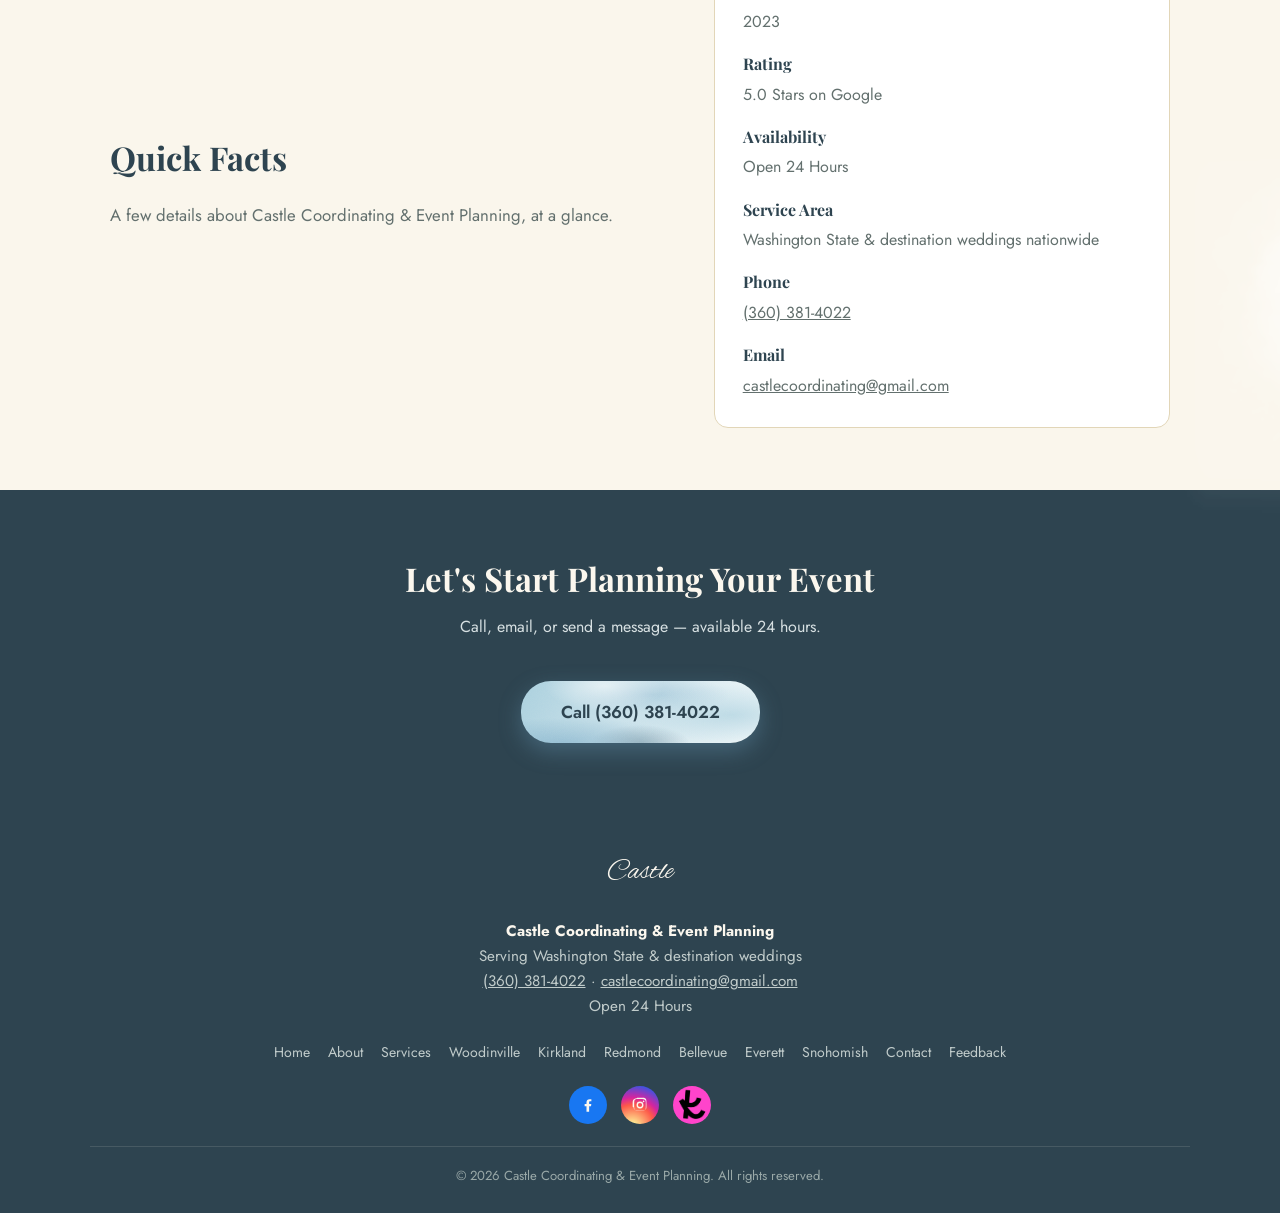
==== commit 6cb8a1c1: "Replace hand-drawn SVG clouds with the user's real cloud photos Remove all five procedural SVG cloud" ====
--- a/about.html
+++ b/about.html
@@ -78,7 +78,6 @@
 <main id="top">
 
   <section class="page-hero">
-    <div class="bg-cloud bg-cloud-2" aria-hidden="true"></div>
     <div class="container">
       <p class="breadcrumb"><a href="index.html">Home</a> &rsaquo; About</p>
       <h1>About Castle Coordinating &amp; Event Planning</h1>
@@ -117,7 +116,7 @@
   </section>
 
   <section class="about-section">
-    <div class="bg-cloud bg-cloud-5" aria-hidden="true"></div>
+    <div class="bg-cloud bg-cloud-p2" aria-hidden="true"></div>
     <div class="container">
       <div class="about-copy">
         <h2 class="section-title">Quick Facts</h2>
--- a/css/main.css
+++ b/css/main.css
@@ -176,50 +176,38 @@
 }
 .hero .container { position: relative; z-index: 1; }
 
-/* Sparse decorative watercolor clouds — used once or twice site-wide, never as a repeating pattern */
+/* Sparse decorative clouds (real watercolor photos, processed with a transparent edge fade) —
+   used a handful of times site-wide, never as a repeating pattern */
 .bg-cloud {
   position: absolute;
   background-repeat: no-repeat;
   background-size: contain;
   pointer-events: none;
   z-index: 0;
-  opacity: 0.4;
-}
-.bg-cloud-1 {
-  width: 220px;
-  height: 110px;
-  top: 8%;
-  left: -30px;
-  background-image: url("data:image/svg+xml,%3Csvg xmlns='http://www.w3.org/2000/svg' viewBox='0 0 200 100'%3E%3Cdefs%3E%3ClinearGradient id='c1' x1='0' y1='0' x2='0' y2='1'%3E%3Cstop offset='0' stop-color='%23d7e6ee'/%3E%3Cstop offset='1' stop-color='%23f5f9fb'/%3E%3C/linearGradient%3E%3C/defs%3E%3Cg filter='url(%23b1)' fill='url(%23c1)'%3E%3Cellipse cx='60' cy='68' rx='52' ry='28'/%3E%3Ccircle cx='92' cy='42' r='30'/%3E%3Ccircle cx='130' cy='46' r='26'/%3E%3Ccircle cx='155' cy='62' r='22'/%3E%3Cellipse cx='108' cy='72' rx='70' ry='24'/%3E%3C/g%3E%3Cfilter id='b1'%3E%3CfeGaussianBlur stdDeviation='2.2'/%3E%3C/filter%3E%3C/svg%3E");
-}
-.bg-cloud-2 {
+}
+.bg-cloud-p1 {
   width: 170px;
-  height: 90px;
-  top: 12%;
-  right: -20px;
-  background-image: url("data:image/svg+xml,%3Csvg xmlns='http://www.w3.org/2000/svg' viewBox='0 0 200 100'%3E%3Cdefs%3E%3ClinearGradient id='c2' x1='0' y1='0' x2='0' y2='1'%3E%3Cstop offset='0' stop-color='%23eef5f9'/%3E%3Cstop offset='1' stop-color='%23ffffff'/%3E%3C/linearGradient%3E%3C/defs%3E%3Cg filter='url(%23b2)' fill='url(%23c2)'%3E%3Cellipse cx='95' cy='62' rx='60' ry='24'/%3E%3Ccircle cx='75' cy='38' r='26'/%3E%3Ccircle cx='108' cy='34' r='24'/%3E%3Ccircle cx='135' cy='44' r='20'/%3E%3C/g%3E%3Cfilter id='b2'%3E%3CfeGaussianBlur stdDeviation='2'/%3E%3C/filter%3E%3C/svg%3E");
-}
-.bg-cloud-3 {
-  width: 240px;
-  height: 100px;
-  bottom: 6%;
-  left: -40px;
-  background-image: url("data:image/svg+xml,%3Csvg xmlns='http://www.w3.org/2000/svg' viewBox='0 0 220 100'%3E%3Cdefs%3E%3ClinearGradient id='c3' x1='0' y1='0' x2='0' y2='1'%3E%3Cstop offset='0' stop-color='%23c9dce6'/%3E%3Cstop offset='1' stop-color='%23eef4f8'/%3E%3C/linearGradient%3E%3C/defs%3E%3Cg filter='url(%23b3)' fill='url(%23c3)'%3E%3Cellipse cx='110' cy='66' rx='95' ry='24'/%3E%3Ccircle cx='60' cy='46' r='24'/%3E%3Ccircle cx='95' cy='38' r='28'/%3E%3Ccircle cx='135' cy='40' r='26'/%3E%3Ccircle cx='170' cy='48' r='20'/%3E%3C/g%3E%3Cfilter id='b3'%3E%3CfeGaussianBlur stdDeviation='2.4'/%3E%3C/filter%3E%3C/svg%3E");
-}
-/* Single fluffy cumulus, warm-to-cool watercolor wash — used below the hero, cropped by the page edge */
-.bg-cloud-4 {
-  width: 300px;
-  height: 190px;
-  top: 10%;
-  left: -110px;
-  background-image: url("data:image/svg+xml,%3Csvg xmlns='http://www.w3.org/2000/svg' viewBox='0 0 260 160'%3E%3Cdefs%3E%3ClinearGradient id='c4' x1='0' y1='0' x2='1' y2='1'%3E%3Cstop offset='0' stop-color='%23ece0c4'/%3E%3Cstop offset='0.55' stop-color='%23d9dfd6'/%3E%3Cstop offset='1' stop-color='%23c2d1da'/%3E%3C/linearGradient%3E%3C/defs%3E%3Cg filter='url(%23b4)' fill='url(%23c4)'%3E%3Cellipse cx='130' cy='112' rx='112' ry='42'/%3E%3Ccircle cx='55' cy='98' r='44'/%3E%3Ccircle cx='205' cy='98' r='41'/%3E%3Ccircle cx='130' cy='62' r='54'/%3E%3Ccircle cx='85' cy='72' r='37'/%3E%3Ccircle cx='175' cy='70' r='39'/%3E%3C/g%3E%3Cfilter id='b4'%3E%3CfeGaussianBlur stdDeviation='2.6'/%3E%3C/filter%3E%3C/svg%3E");
-}
-.bg-cloud-5 {
-  width: 260px;
-  height: 165px;
-  bottom: 8%;
-  right: -95px;
-  background-image: url("data:image/svg+xml,%3Csvg xmlns='http://www.w3.org/2000/svg' viewBox='0 0 260 160'%3E%3Cdefs%3E%3ClinearGradient id='c5' x1='1' y1='0' x2='0' y2='1'%3E%3Cstop offset='0' stop-color='%23eee4cc'/%3E%3Cstop offset='0.55' stop-color='%23dce1d9'/%3E%3Cstop offset='1' stop-color='%23c7d5dd'/%3E%3C/linearGradient%3E%3C/defs%3E%3Cg filter='url(%23b5)' fill='url(%23c5)'%3E%3Cellipse cx='130' cy='112' rx='112' ry='42'/%3E%3Ccircle cx='55' cy='98' r='44'/%3E%3Ccircle cx='205' cy='98' r='41'/%3E%3Ccircle cx='130' cy='62' r='54'/%3E%3Ccircle cx='85' cy='72' r='37'/%3E%3Ccircle cx='175' cy='70' r='39'/%3E%3C/g%3E%3Cfilter id='b5'%3E%3CfeGaussianBlur stdDeviation='2.6'/%3E%3C/filter%3E%3C/svg%3E");
+  height: 330px;
+  top: 6%;
+  left: -70px;
+  opacity: 0.8;
+  background-image: url('../images/cloud-photo-1.png');
+}
+.bg-cloud-p2 {
+  width: 190px;
+  height: 420px;
+  bottom: -40px;
+  right: -80px;
+  opacity: 0.8;
+  background-image: url('../images/cloud-photo-2.png');
+}
+.bg-cloud-p3 {
+  width: 460px;
+  height: 136px;
+  top: -20px;
+  left: -60px;
+  opacity: 0.75;
+  background-image: url('../images/cloud-photo-3.png');
 }
 .hero .eyebrow {
   font-family: "Alex Brush", cursive;
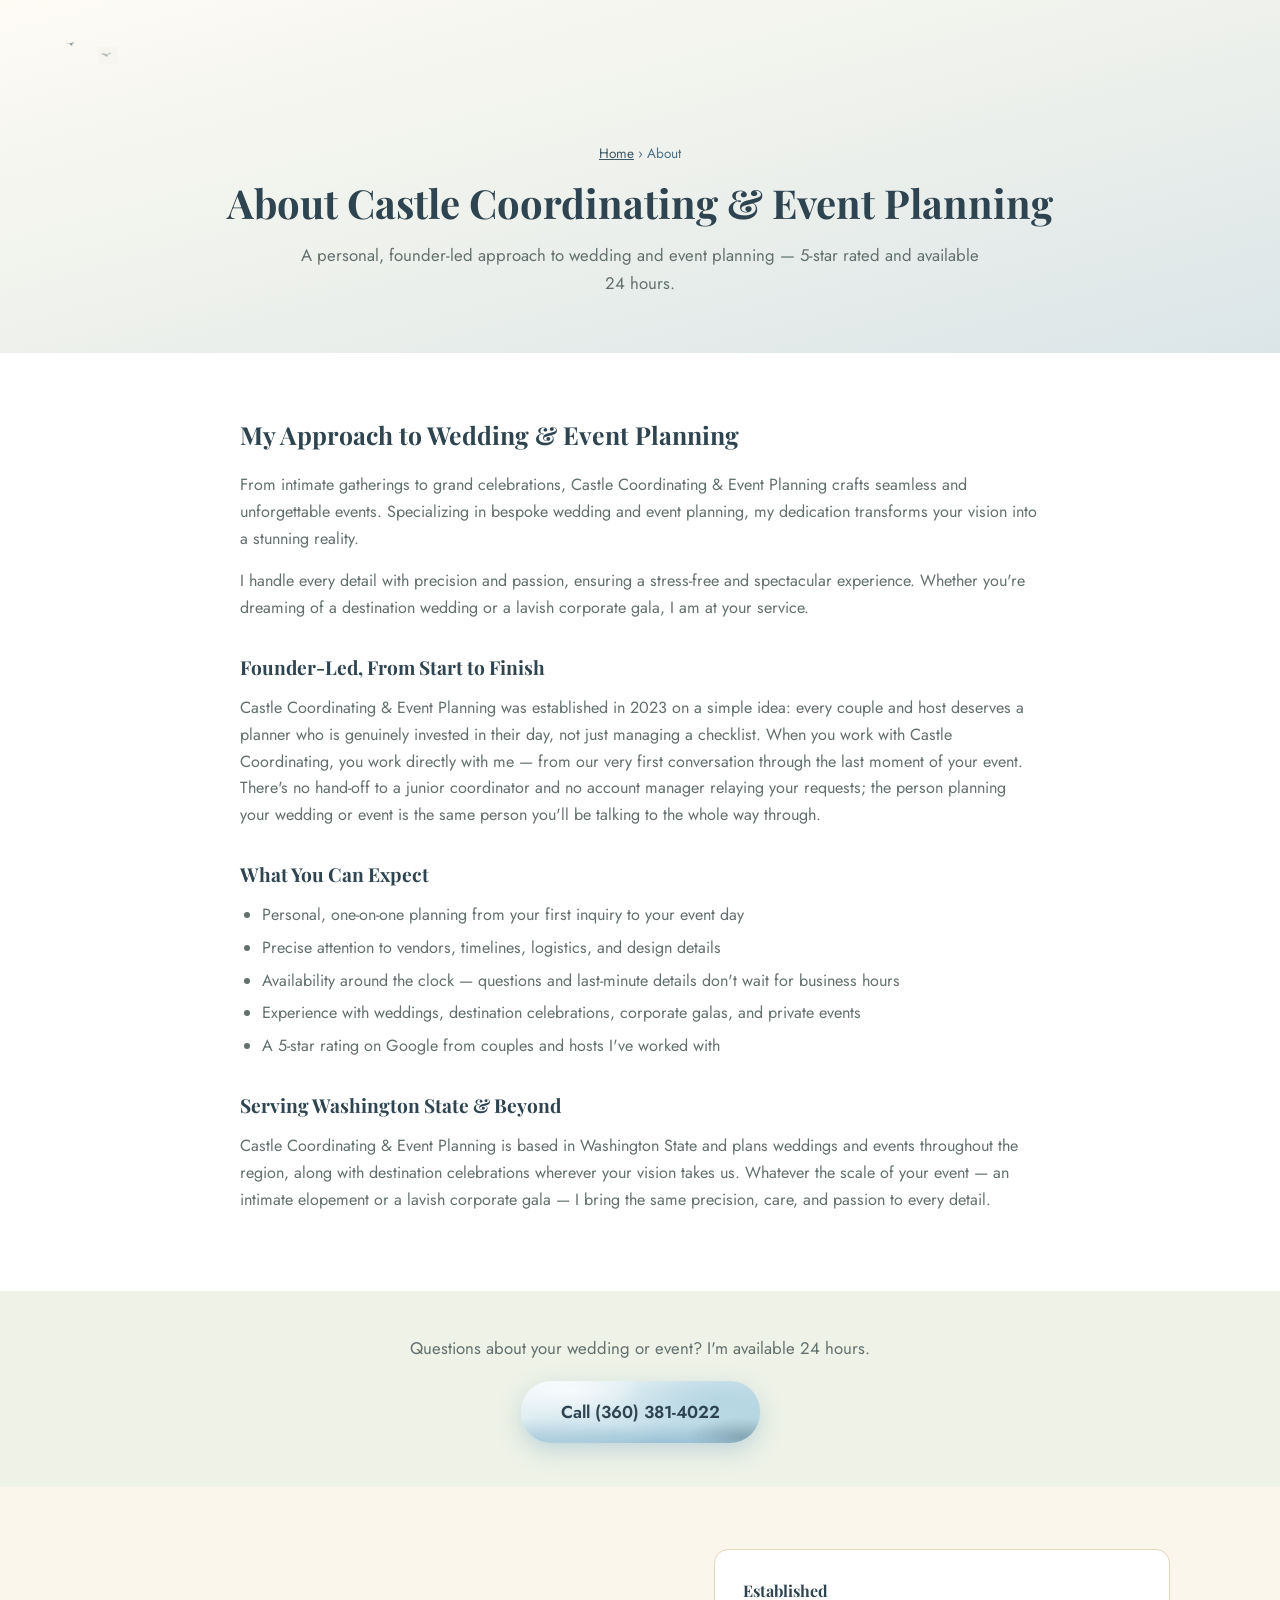
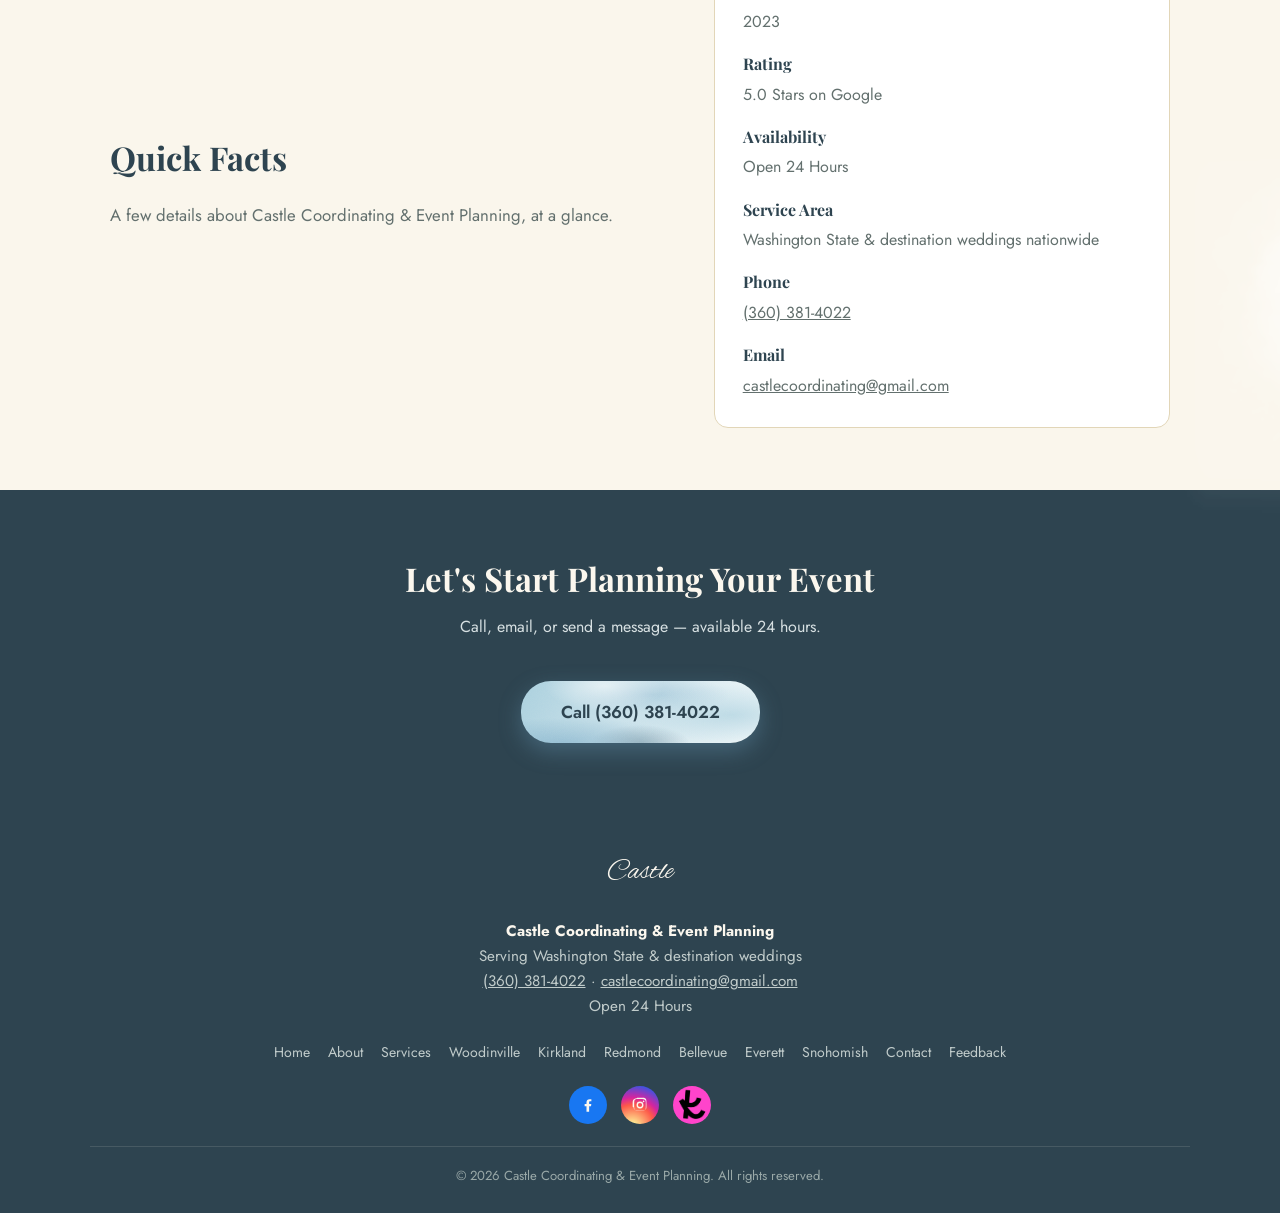
==== commit 8561d428: "Add small flying-bird flocks to every page Extract four flying-bird silhouettes from the user's phot" ====
--- a/about.html
+++ b/about.html
@@ -78,6 +78,7 @@
 <main id="top">
 
   <section class="page-hero">
+    <div class="bg-birds bg-flock-b" aria-hidden="true"></div>
     <div class="container">
       <p class="breadcrumb"><a href="index.html">Home</a> &rsaquo; About</p>
       <h1>About Castle Coordinating &amp; Event Planning</h1>
--- a/css/main.css
+++ b/css/main.css
@@ -209,6 +209,79 @@
   opacity: 0.75;
   background-image: url('../images/cloud-photo-3.png');
 }
+/* Shorter/narrower variants sized for the page-hero sections used across services, feedback, and the location pages */
+.bg-cloud-ph-a {
+  width: 380px;
+  height: 112px;
+  top: -16px;
+  left: -50px;
+  opacity: 0.7;
+  background-image: url('../images/cloud-photo-3.png');
+}
+.bg-cloud-ph-b {
+  width: 380px;
+  height: 112px;
+  top: -16px;
+  right: -50px;
+  opacity: 0.7;
+  background-image: url('../images/cloud-photo-3.png');
+  transform: scaleX(-1);
+}
+.bg-cloud-ph-c {
+  width: 105px;
+  height: 205px;
+  bottom: -30px;
+  left: -45px;
+  opacity: 0.75;
+  background-image: url('../images/cloud-photo-1.png');
+}
+.bg-cloud-ph-d {
+  width: 115px;
+  height: 255px;
+  bottom: -50px;
+  right: -50px;
+  opacity: 0.75;
+  background-image: url('../images/cloud-photo-2.png');
+}
+
+/* Tiny flying-bird groups, extracted from the user's photos — a small nod to the birds already
+   in the logo illustration. One small cluster per page, always at a much smaller scale than the source. */
+.bg-birds {
+  position: absolute;
+  pointer-events: none;
+  z-index: 0;
+  background-repeat: no-repeat;
+}
+.bg-flock-a {
+  width: 78px;
+  height: 34px;
+  top: 14%;
+  right: 6%;
+  opacity: 0.6;
+  background-image: url('../images/bird-1.png'), url('../images/bird-3.png'), url('../images/bird-4.png');
+  background-position: 0 16px, 30px 0, 52px 14px;
+  background-size: 17px auto, 13px auto, 19px auto;
+}
+.bg-flock-b {
+  width: 70px;
+  height: 30px;
+  top: 10%;
+  left: 5%;
+  opacity: 0.55;
+  background-image: url('../images/bird-2.png'), url('../images/bird-4.png');
+  background-position: 0 0, 34px 12px;
+  background-size: 14px auto, 20px auto;
+}
+.bg-flock-c {
+  width: 84px;
+  height: 32px;
+  bottom: 12%;
+  right: 8%;
+  opacity: 0.55;
+  background-image: url('../images/bird-3.png'), url('../images/bird-1.png'), url('../images/bird-2.png');
+  background-position: 0 2px, 32px 14px, 58px 0;
+  background-size: 12px auto, 16px auto, 11px auto;
+}
 .hero .eyebrow {
   font-family: "Alex Brush", cursive;
   font-size: 2.2rem;
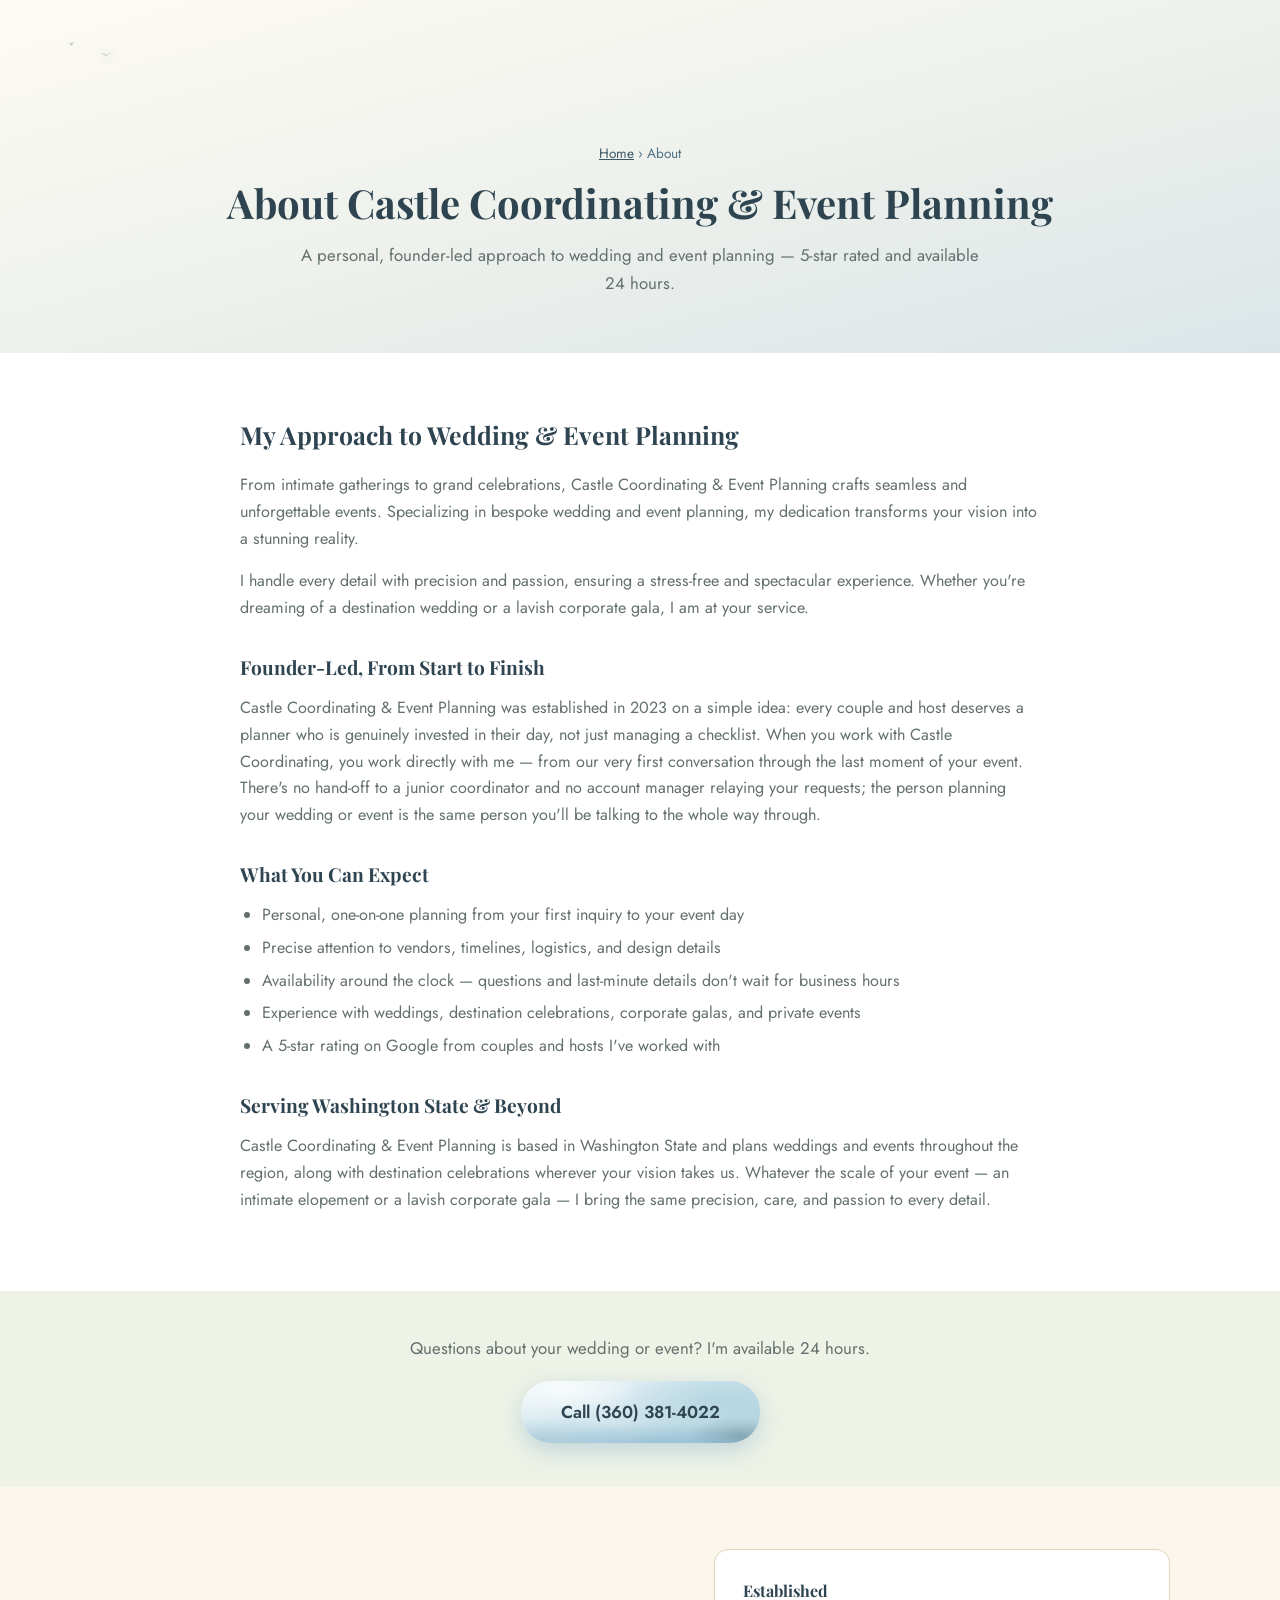
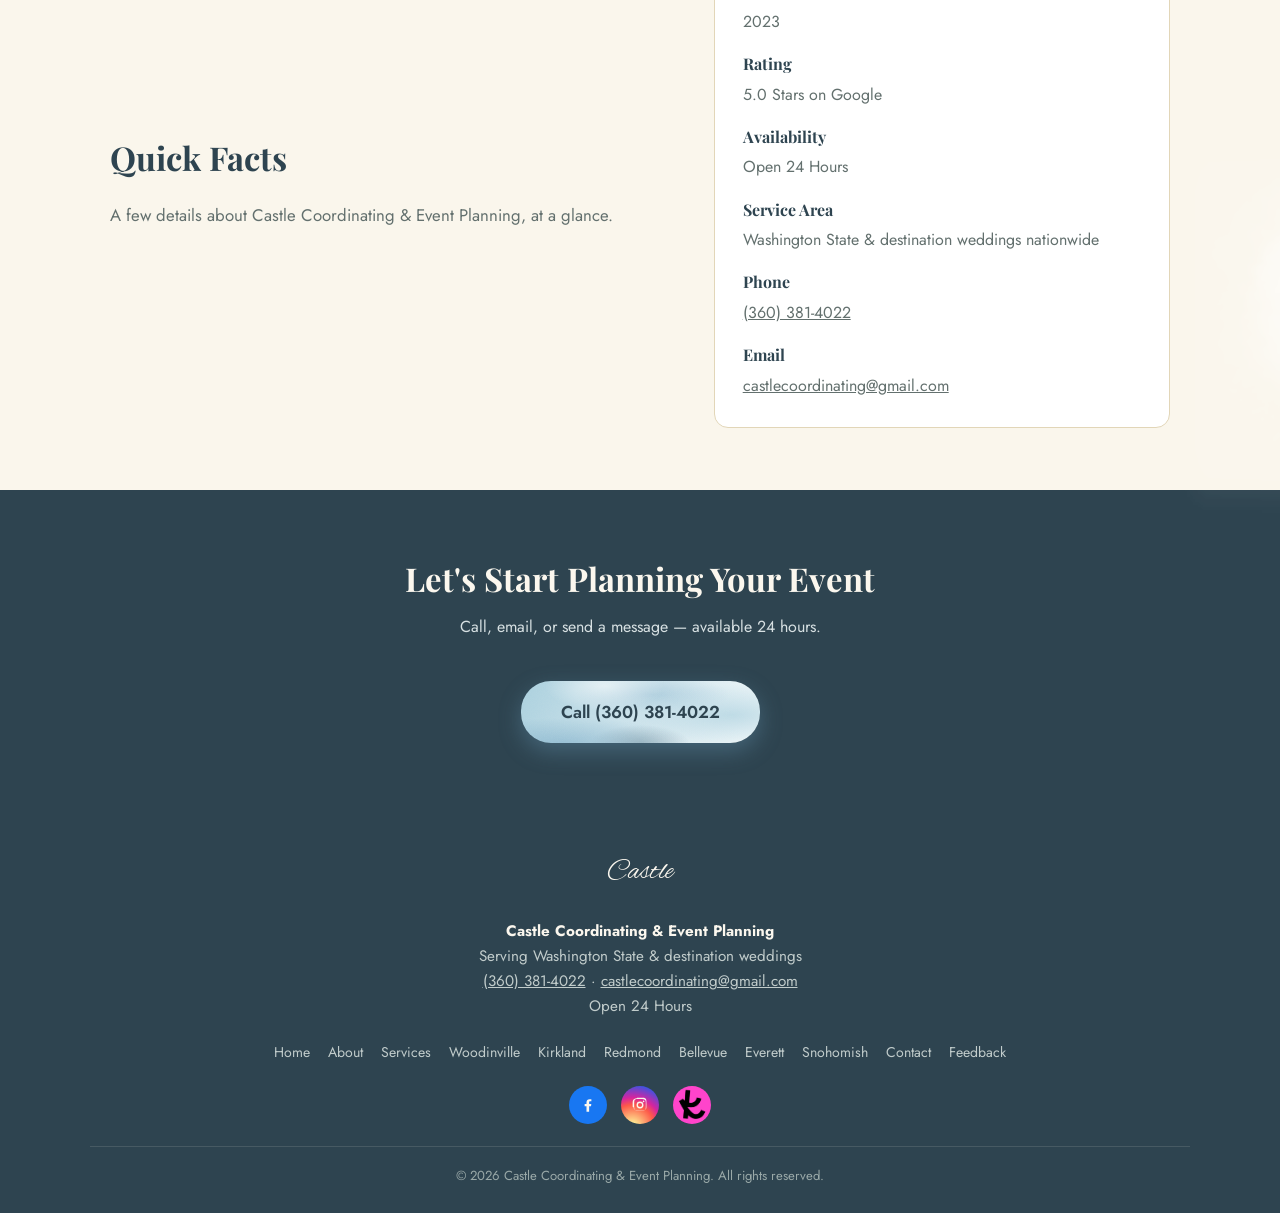
==== commit 2e55f4a2: "Activate Google Analytics with the real GA4 measurement ID Replace the G-XXXXXXXXXX placeholder with" ====
--- a/about.html
+++ b/about.html
@@ -4,12 +4,12 @@
 <meta charset="UTF-8">
 <meta name="viewport" content="width=device-width, initial-scale=1.0">
 
-<script async src="https://www.googletagmanager.com/gtag/js?id=G-XXXXXXXXXX"></script>
+<script async src="https://www.googletagmanager.com/gtag/js?id=G-0M2VTC16CK"></script>
 <script>
   window.dataLayer = window.dataLayer || [];
   function gtag(){dataLayer.push(arguments);}
   gtag('js', new Date());
-  gtag('config', 'G-XXXXXXXXXX');
+  gtag('config', 'G-0M2VTC16CK');
 </script>
 
 <title>About | Castle Coordinating &amp; Event Planning</title>
--- a/css/main.css
+++ b/css/main.css
@@ -257,7 +257,7 @@
   height: 34px;
   top: 14%;
   right: 6%;
-  opacity: 0.6;
+  opacity: 0.32;
   background-image: url('../images/bird-1.png'), url('../images/bird-3.png'), url('../images/bird-4.png');
   background-position: 0 16px, 30px 0, 52px 14px;
   background-size: 17px auto, 13px auto, 19px auto;
@@ -267,7 +267,7 @@
   height: 30px;
   top: 10%;
   left: 5%;
-  opacity: 0.55;
+  opacity: 0.28;
   background-image: url('../images/bird-2.png'), url('../images/bird-4.png');
   background-position: 0 0, 34px 12px;
   background-size: 14px auto, 20px auto;
@@ -277,7 +277,7 @@
   height: 32px;
   bottom: 12%;
   right: 8%;
-  opacity: 0.55;
+  opacity: 0.28;
   background-image: url('../images/bird-3.png'), url('../images/bird-1.png'), url('../images/bird-2.png');
   background-position: 0 2px, 32px 14px, 58px 0;
   background-size: 12px auto, 16px auto, 11px auto;
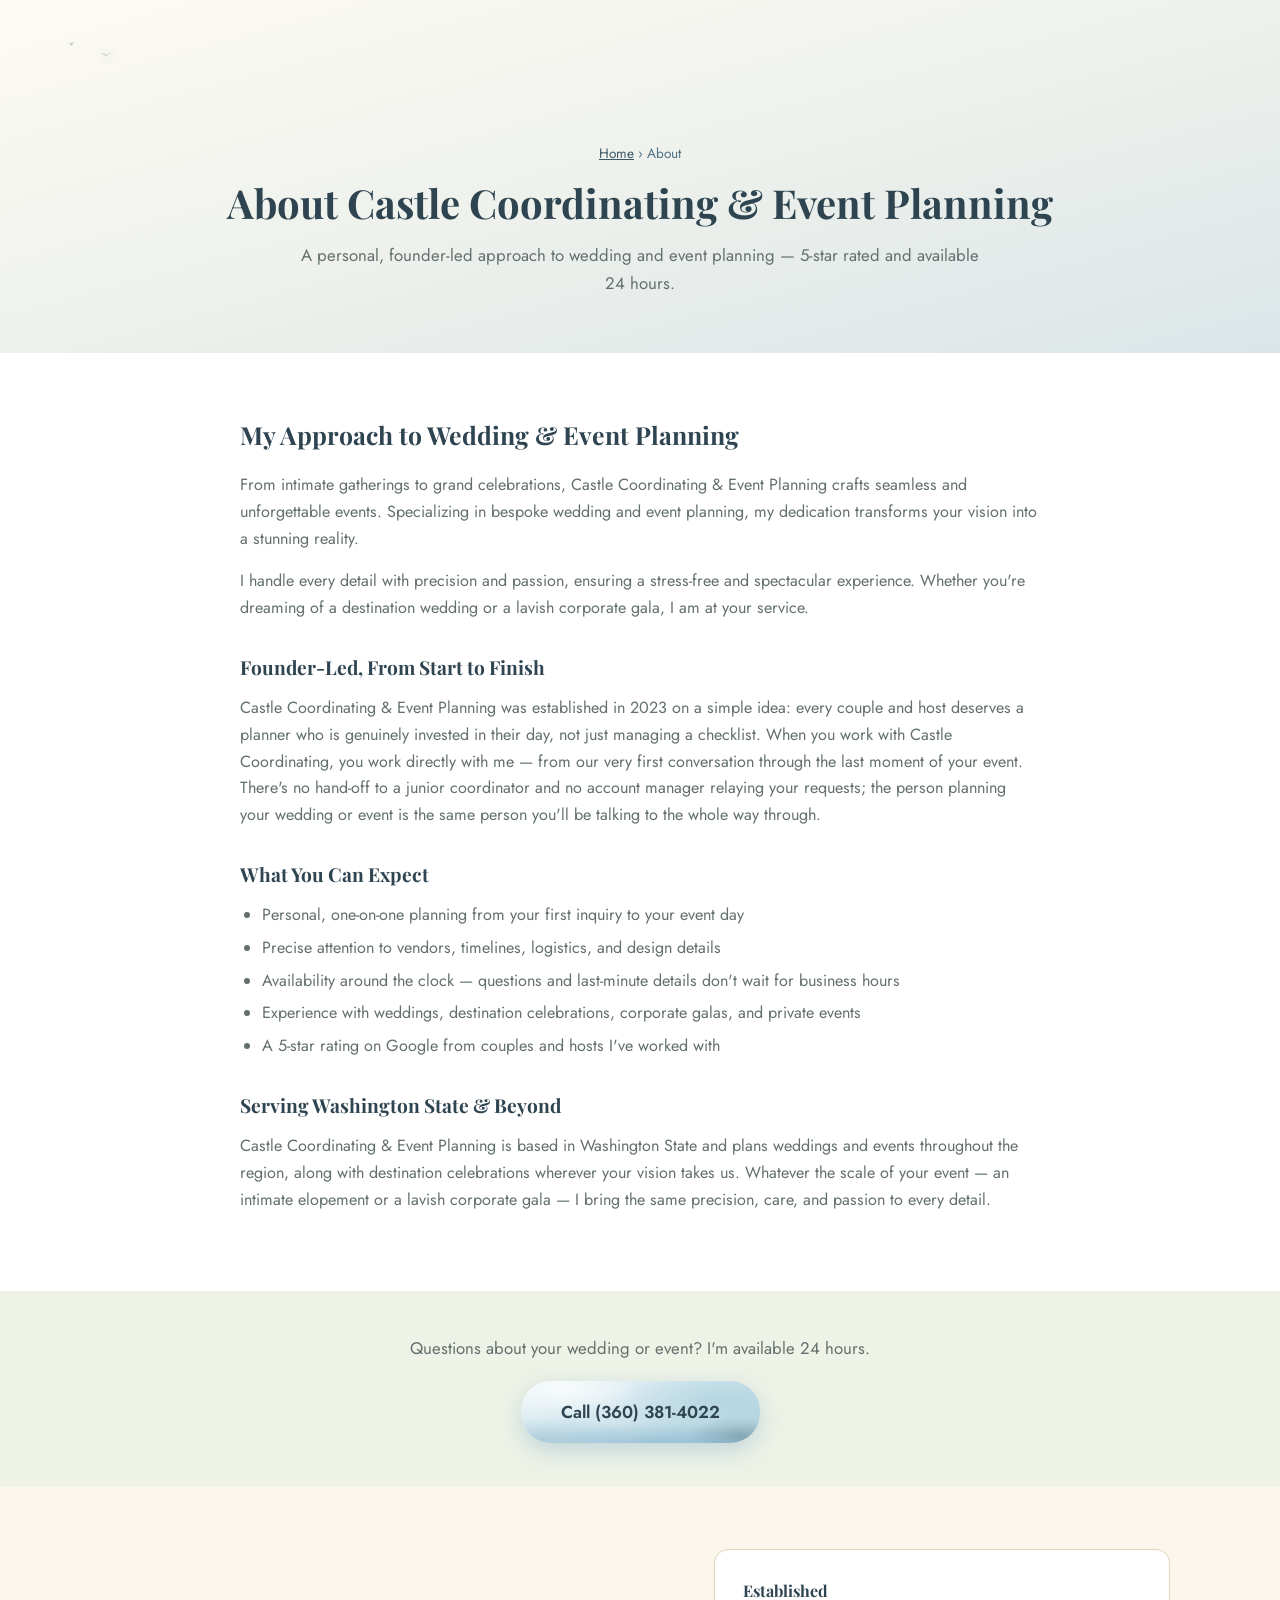
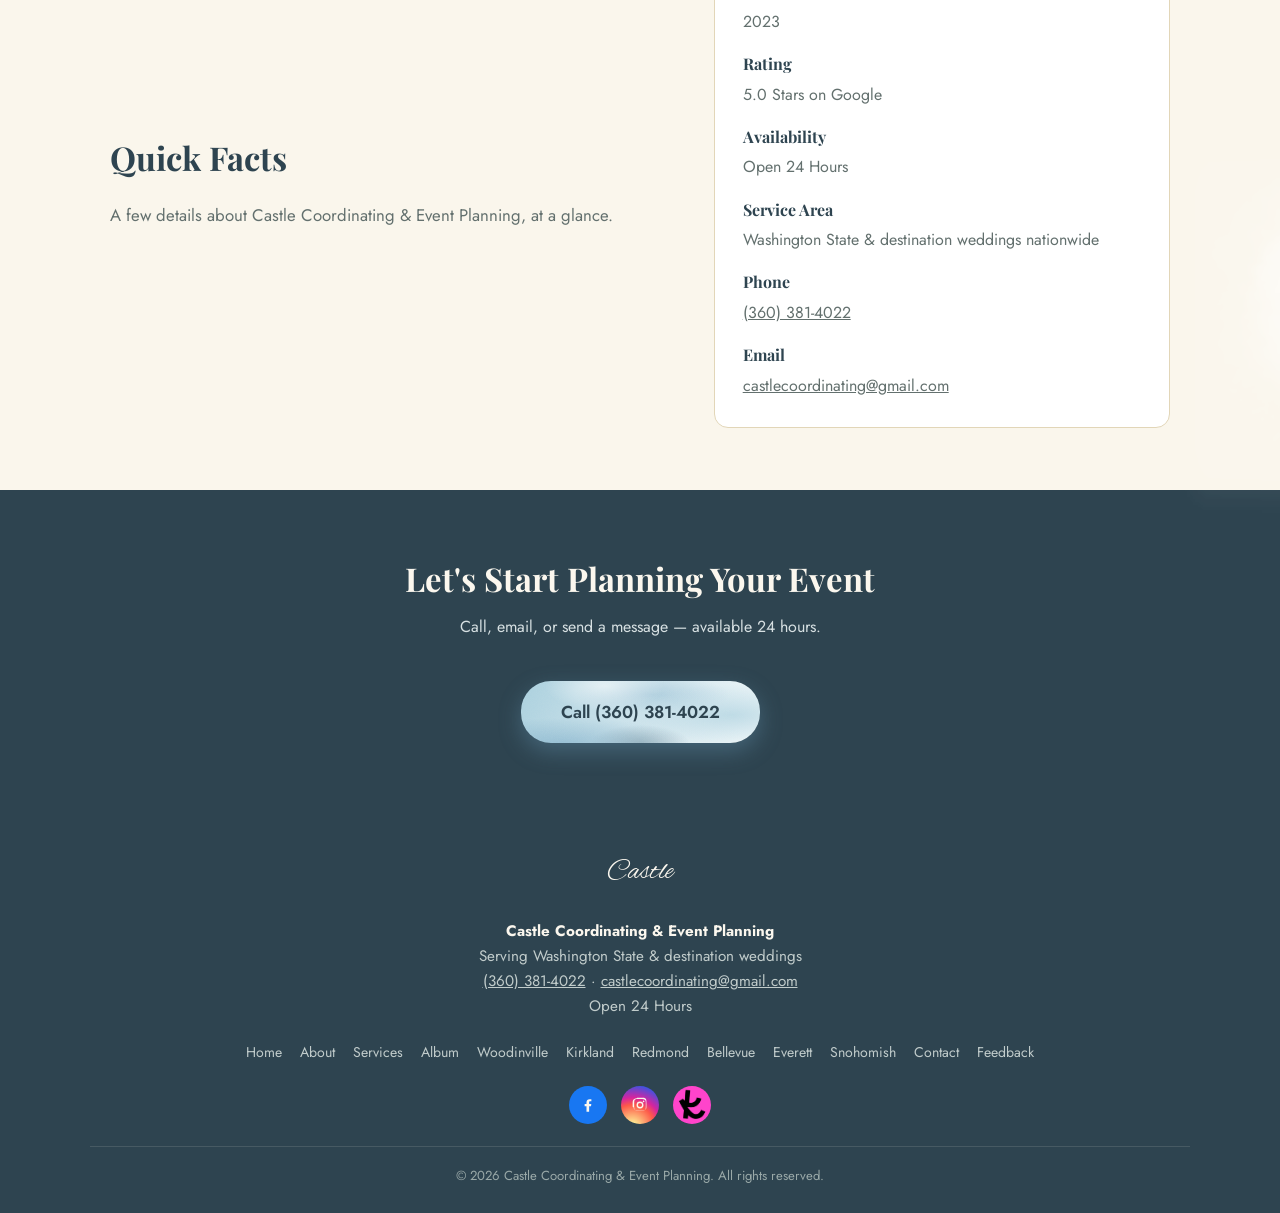
==== commit 63572b33: "Add a full photo album page and rename Gallery to Album in the nav New album.html shows all 21 photo" ====
--- a/about.html
+++ b/about.html
@@ -63,7 +63,7 @@
     <button class="nav-toggle" id="navToggle" aria-label="Toggle navigation" aria-expanded="false">&#9776;</button>
     <nav class="main-nav" id="mainNav">
       <a href="services.html">Services</a>
-      <a href="index.html#gallery">Gallery</a>
+      <a href="album.html">Album</a>
       <a href="index.html#service-areas">Service Areas</a>
       <a href="index.html#estimate">Get a Quote</a>
       <a href="index.html#reviews">Reviews</a>
@@ -166,6 +166,7 @@
       <a href="index.html">Home</a>
       <a href="about.html">About</a>
       <a href="services.html">Services</a>
+      <a href="album.html">Album</a>
       <a href="wedding-planner-woodinville-wa.html">Woodinville</a>
       <a href="wedding-planner-kirkland-wa.html">Kirkland</a>
       <a href="wedding-planner-redmond-wa.html">Redmond</a>
--- a/css/main.css
+++ b/css/main.css
@@ -402,21 +402,37 @@
 .faq-item h4 { color: var(--blue-darker); font-size: 1.04rem; margin: 0 0 6px; }
 .faq-item p { margin: 0; }
 
-/* Gallery carousel — one large photo at a time */
+/* Gallery carousel — three photos across: the center one in full, the neighbors showing
+   only their inner third and fading out toward the page edge. Slide width is 60% of the
+   space left after the two gaps, so each neighbor's visible strip is exactly 1/3 of a photo. */
 .gallery-section { background: #fff; padding-top: 48px; padding-bottom: 48px; }
-.carousel { position: relative; max-width: 640px; margin: 0 auto; }
+.carousel {
+  --gap: 16px;
+  --slide-w: calc((100cqw - 2 * var(--gap)) * 0.6);
+  container-type: inline-size;
+  position: relative;
+  max-width: 1000px;
+  margin: 0 auto;
+  -webkit-mask-image: linear-gradient(to right, rgba(0,0,0,0.12) 0%, #000 19%, #000 81%, rgba(0,0,0,0.12) 100%);
+  mask-image: linear-gradient(to right, rgba(0,0,0,0.12) 0%, #000 19%, #000 81%, rgba(0,0,0,0.12) 100%);
+}
 .carousel-track {
+  position: relative;
   display: flex;
-  gap: 0;
+  gap: var(--gap);
+  padding: 4px calc((100cqw - var(--slide-w)) / 2) 14px;
   overflow-x: auto;
   scroll-snap-type: x mandatory;
   -webkit-overflow-scrolling: touch;
   scrollbar-width: none;
-}
+  cursor: grab;
+  outline-offset: -2px;
+}
+.carousel-track.dragging { cursor: grabbing; scroll-snap-type: none; }
 .carousel-track::-webkit-scrollbar { display: none; }
 .carousel-slide {
-  flex: 0 0 100%;
-  width: 100%;
+  flex: 0 0 var(--slide-w);
+  width: var(--slide-w);
   height: min(70vh, 520px);
   scroll-snap-align: center;
   scroll-snap-stop: always;
@@ -428,33 +444,10 @@
   overflow: hidden;
   box-shadow: 0 4px 14px rgba(70, 89, 107, 0.15);
 }
-.carousel-slide img { width: 100%; height: 100%; object-fit: contain; display: block; }
-.carousel-btn {
-  position: absolute;
-  top: 50%;
-  transform: translateY(-50%);
-  width: 46px;
-  height: 46px;
-  border-radius: 50%;
-  background: #fff;
-  border: 1px solid var(--border-color);
-  box-shadow: 0 4px 10px rgba(0, 0, 0, 0.18);
-  font-size: 1.6rem;
-  line-height: 1;
-  color: var(--blue-darker);
-  cursor: pointer;
-  display: flex;
-  align-items: center;
-  justify-content: center;
-  z-index: 2;
-  transition: background 0.2s ease, color 0.2s ease;
-}
-.carousel-btn.prev { left: 12px; }
-.carousel-btn.next { right: 12px; }
-.carousel-btn:hover { background: var(--rose-deep); color: #fff; border-color: var(--rose-deep); }
+.carousel-slide img { width: 100%; height: 100%; object-fit: contain; display: block; -webkit-user-drag: none; user-select: none; }
 @media (max-width: 640px) {
-  .carousel-slide { height: 60vh; }
-  .carousel-btn { width: 40px; height: 40px; font-size: 1.4rem; }
+  .carousel { --gap: 10px; }
+  .carousel-slide { height: min(60vh, 400px); }
 }
 
 /* Services grid */
@@ -748,3 +741,60 @@
   .nav-toggle { display: block; }
   header.site-header { position: sticky; }
 }
+
+/* Album page — masonry grid with a simple full-screen photo viewer */
+.album-section { background: #fff; padding-top: 40px; padding-bottom: 64px; }
+.album-container { max-width: 1100px; }
+.album-grid { column-count: 3; column-gap: 16px; }
+.album-item {
+  display: block;
+  width: 100%;
+  margin: 0 0 16px;
+  padding: 0;
+  border: 0;
+  border-radius: 12px;
+  overflow: hidden;
+  background: var(--cream-deep);
+  box-shadow: 0 3px 12px rgba(70, 89, 107, 0.14);
+  cursor: zoom-in;
+  break-inside: avoid;
+  transition: transform 0.25s ease, box-shadow 0.25s ease;
+}
+.album-item:hover, .album-item:focus-visible { transform: translateY(-3px); box-shadow: 0 8px 22px rgba(70, 89, 107, 0.22); }
+.album-item img { display: block; width: 100%; height: auto; }
+@media (max-width: 900px) { .album-grid { column-count: 2; } }
+@media (max-width: 480px) { .album-grid { column-gap: 10px; } .album-item { margin-bottom: 10px; } }
+
+.lightbox {
+  position: fixed;
+  inset: 0;
+  z-index: 100;
+  display: none;
+  align-items: center;
+  justify-content: center;
+  background: rgba(30, 44, 52, 0.92);
+  padding: 24px;
+}
+.lightbox.open { display: flex; }
+.lightbox img { max-width: 100%; max-height: 100%; object-fit: contain; border-radius: 6px; box-shadow: 0 10px 40px rgba(0,0,0,0.5); }
+.lightbox-btn {
+  position: absolute;
+  width: 46px;
+  height: 46px;
+  border-radius: 50%;
+  border: 0;
+  background: rgba(255,255,255,0.92);
+  color: var(--blue-darker);
+  font-size: 1.7rem;
+  line-height: 1;
+  cursor: pointer;
+  display: flex;
+  align-items: center;
+  justify-content: center;
+}
+.lightbox-btn:hover { background: #fff; }
+.lightbox-close { top: 16px; right: 16px; }
+.lightbox-prev { left: 16px; top: 50%; transform: translateY(-50%); }
+.lightbox-next { right: 16px; top: 50%; transform: translateY(-50%); }
+@media (max-width: 640px) { .lightbox { padding: 12px; } .lightbox-btn { width: 40px; height: 40px; } }
+.album-link { text-align: center; margin: 26px 0 0; }
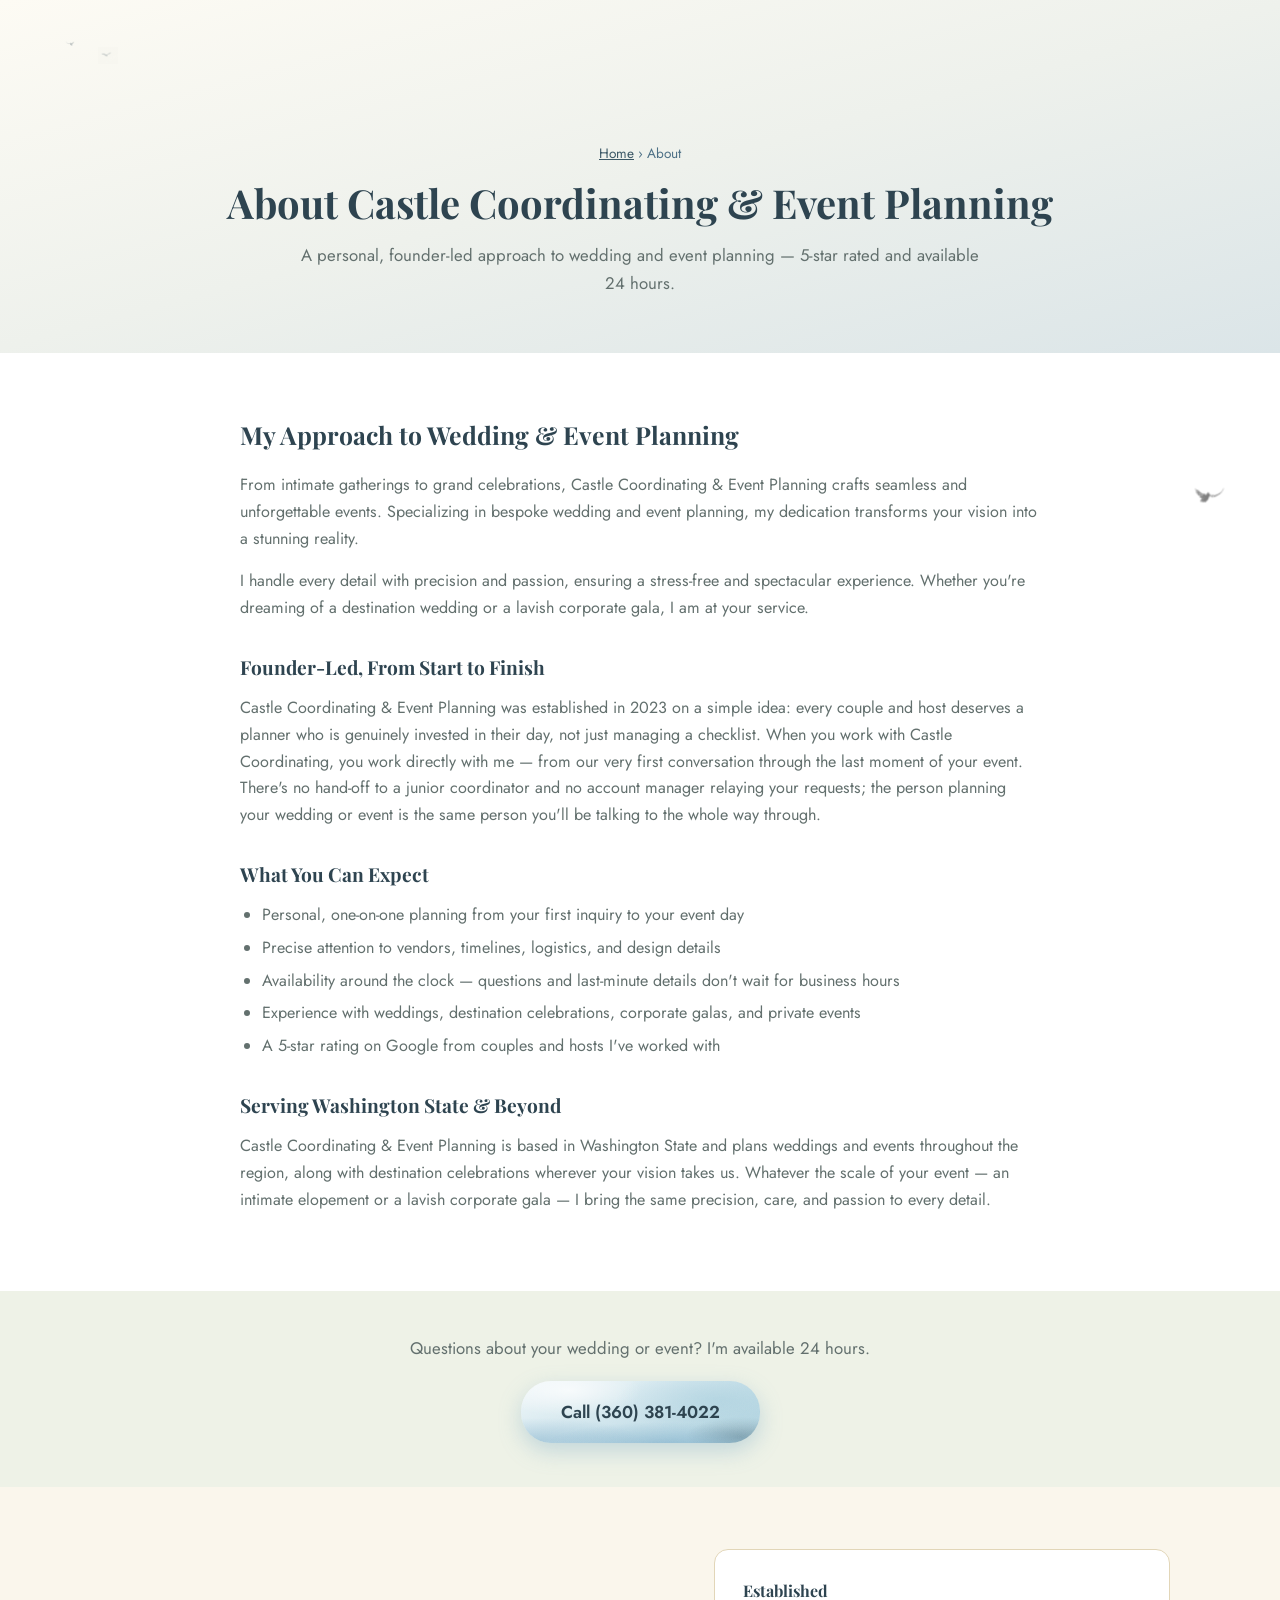
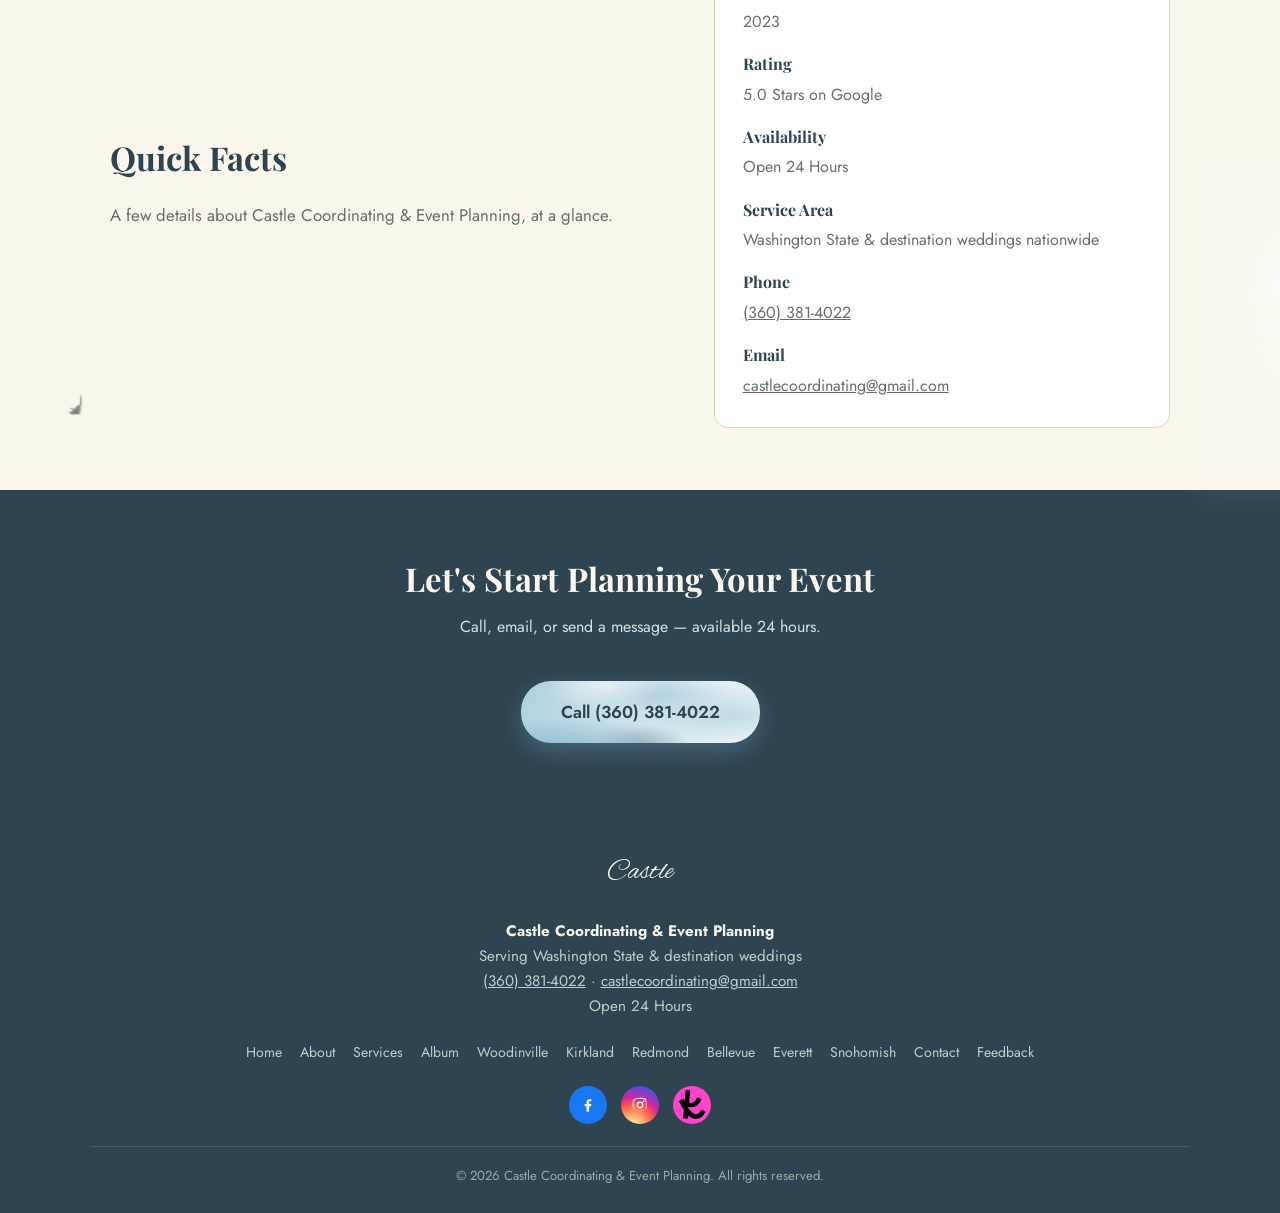
==== commit b032c00f: "Scatter lone logo birds (transparent PNGs) across pages; set M & R to February 2023 and re-sort albu" ====
--- a/about.html
+++ b/about.html
@@ -87,6 +87,7 @@
   </section>
 
   <section class="content-section">
+    <div class="bg-lbird lb-3 lb-p2" aria-hidden="true"></div>
     <div class="container">
       <h2>My Approach to Wedding &amp; Event Planning</h2>
       <p>From intimate gatherings to grand celebrations, Castle Coordinating &amp; Event Planning crafts seamless and unforgettable events. Specializing in bespoke wedding and event planning, my dedication transforms your vision into a stunning reality.</p>
@@ -117,6 +118,7 @@
   </section>
 
   <section class="about-section">
+    <div class="bg-lbird lb-1 lb-p3" aria-hidden="true"></div>
     <div class="bg-cloud bg-cloud-p2" aria-hidden="true"></div>
     <div class="container">
       <div class="about-copy">
--- a/css/main.css
+++ b/css/main.css
@@ -282,6 +282,26 @@
   background-position: 0 2px, 32px 14px, 58px 0;
   background-size: 12px auto, 16px auto, 11px auto;
 }
+
+/* Lone birds lifted from the logo illustration (images/logo-bird-N.png, transparent PNGs), scattered
+   rarely down each page — one per section at most, kept to the far edges. */
+.bg-lbird {
+  position: absolute;
+  pointer-events: none;
+  z-index: 0;
+  opacity: 0.5;
+  background: center / contain no-repeat;
+}
+.lb-1 { width: 22px; height: 26px; background-image: url('../images/logo-bird-1.png'); }
+.lb-2 { width: 40px; height: 20px; background-image: url('../images/logo-bird-2.png'); }
+.lb-3 { width: 38px; height: 21px; background-image: url('../images/logo-bird-3.png'); }
+.lb-4 { width: 32px; height: 23px; background-image: url('../images/logo-bird-4.png'); }
+.lb-p1 { top: 9%; left: 3%; }
+.lb-p2 { top: 14%; right: 4%; transform: scaleX(-1); }
+.lb-p3 { bottom: 12%; left: 5%; transform: rotate(-8deg); }
+.lb-p4 { bottom: 16%; right: 3%; transform: rotate(6deg); }
+section:has(> .bg-lbird) { position: relative; }
+section:has(> .bg-lbird) > .container { position: relative; z-index: 1; }
 .hero .eyebrow {
   font-family: "Alex Brush", cursive;
   font-size: 2.2rem;
@@ -798,3 +818,11 @@
 .lightbox-next { right: 16px; top: 50%; transform: translateY(-50%); }
 @media (max-width: 640px) { .lightbox { padding: 12px; } .lightbox-btn { width: 40px; height: 40px; } }
 .album-link { text-align: center; margin: 26px 0 0; }
+
+/* Album groups — one heading per wedding, newest first */
+.album-group { margin: 0 0 40px; padding: 0; }
+.album-group:last-child { margin-bottom: 0; }
+.album-group-head { display: flex; align-items: baseline; flex-wrap: wrap; gap: 4px 16px; margin: 0 0 18px; padding-bottom: 10px; border-bottom: 1px solid var(--border-color); }
+.album-group-head h2 { margin: 0; font-size: clamp(1.4rem, 3vw, 1.85rem); color: var(--blue-darker); }
+.album-date { margin: 0; color: var(--ink-muted); font-size: 1rem; }
+.album-credit { margin: 0 0 0 auto; color: var(--ink-muted); font-size: 0.95rem; font-style: italic; }
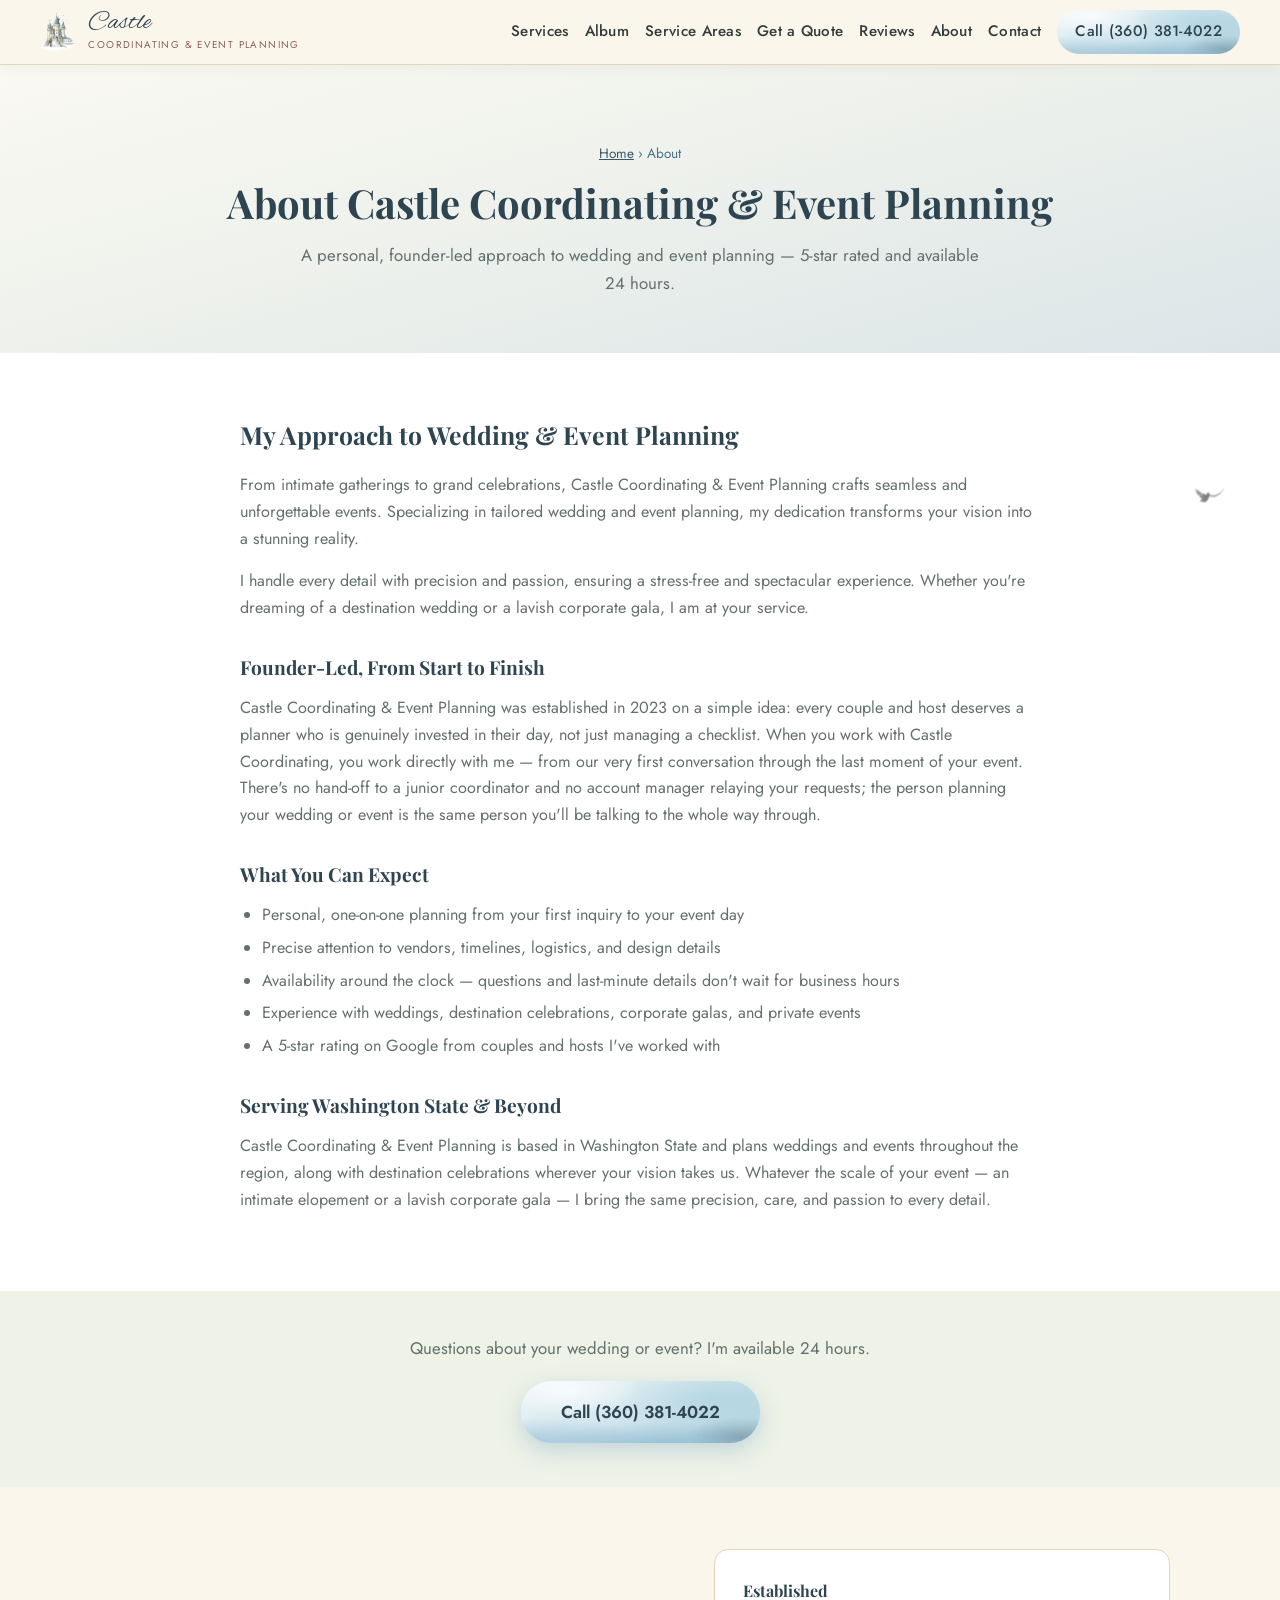
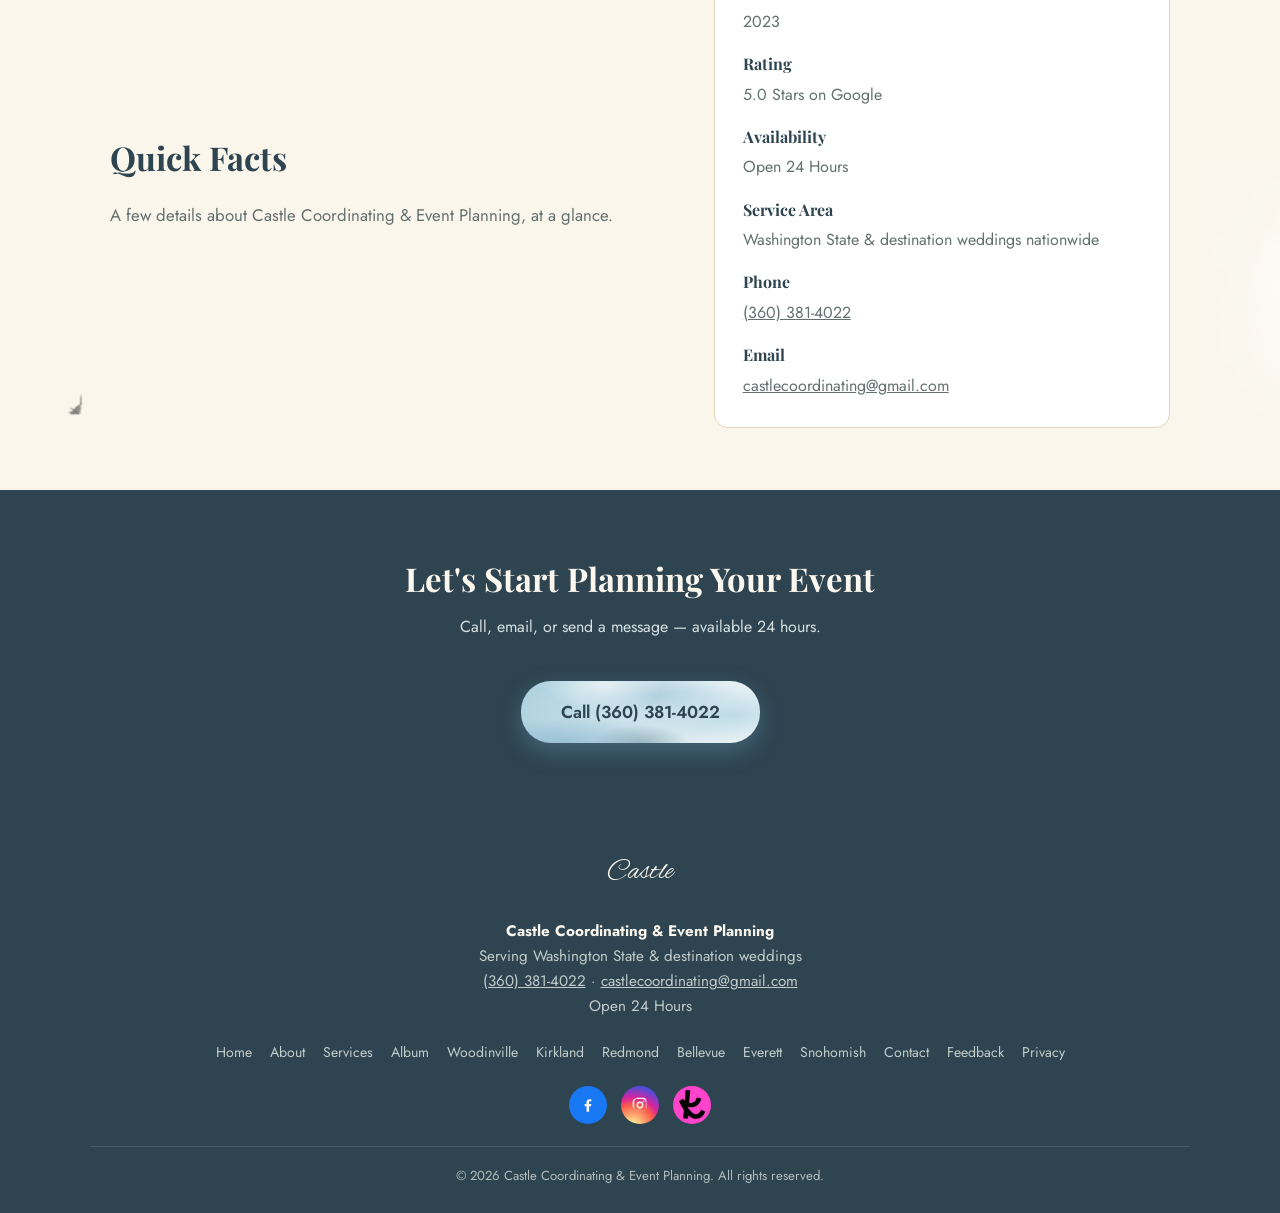
==== commit 5321dc6c: "Site-wide page updates: privacy policy, 404, SEO/structured data, forms, wording - New privacy.html " ====
--- a/about.html
+++ b/about.html
@@ -14,46 +14,57 @@
 
 <title>About | Castle Coordinating &amp; Event Planning</title>
 <meta name="description" content="Meet the planner behind Castle Coordinating &amp; Event Planning — a 5-star rated, founder-led wedding and event planning service in Washington State.">
-<link rel="canonical" href="https://www.castlecoordinating.com/about.html">
+<link rel="canonical" href="https://castlecoordinating.com/about.html">
 <link rel="preconnect" href="https://fonts.googleapis.com">
 <link rel="preconnect" href="https://fonts.gstatic.com" crossorigin>
 <link href="https://fonts.googleapis.com/css2?family=Alex+Brush&family=Jost:wght@400;500;600&family=Playfair+Display:wght@600;700&display=swap" rel="stylesheet">
 
 <meta property="og:type" content="website">
+<meta property="og:site_name" content="Castle Coordinating &amp; Event Planning">
 <meta property="og:title" content="About | Castle Coordinating &amp; Event Planning">
 <meta property="og:description" content="Meet the planner behind Castle Coordinating &amp; Event Planning — a 5-star rated, founder-led wedding and event planning service.">
-<meta property="og:url" content="https://www.castlecoordinating.com/about.html">
-<meta property="og:image" content="https://www.castlecoordinating.com/images/logo.webp">
+<meta property="og:url" content="https://castlecoordinating.com/about.html">
+<meta property="og:image" content="https://castlecoordinating.com/images/og-image.jpg">
+<meta property="og:image:width" content="1200">
+<meta property="og:image:height" content="630">
+<meta property="og:image:alt" content="Castle Coordinating &amp; Event Planning logo: a watercolor castle with a bride and groom">
 <meta property="og:locale" content="en_US">
 
 <meta name="twitter:card" content="summary_large_image">
 <meta name="twitter:title" content="About | Castle Coordinating &amp; Event Planning">
 <meta name="twitter:description" content="Meet the planner behind Castle Coordinating &amp; Event Planning.">
-<meta name="twitter:image" content="https://www.castlecoordinating.com/images/logo.webp">
+<meta name="twitter:image" content="https://castlecoordinating.com/images/og-image.jpg">
+<meta name="twitter:image:alt" content="Castle Coordinating &amp; Event Planning logo: a watercolor castle with a bride and groom">
 
 <link rel="icon" href="favicon.svg" type="image/svg+xml">
+<link rel="icon" type="image/png" sizes="48x48" href="images/icons/favicon-48.png">
+<link rel="apple-touch-icon" href="images/icons/apple-touch-icon.png">
+<link rel="manifest" href="site.webmanifest">
+<meta name="theme-color" content="#46596b">
 
 <script type="application/ld+json">
 {
   "@context": "https://schema.org",
   "@type": "ProfessionalService",
   "name": "Castle Coordinating & Event Planning",
-  "image": "https://www.castlecoordinating.com/images/logo.webp",
+  "image": "https://castlecoordinating.com/images/logo.webp",
   "telephone": "+1-360-381-4022",
+  "logo": "https://castlecoordinating.com/images/logo.webp",
+  "address": { "@type": "PostalAddress", "addressRegion": "WA", "addressCountry": "US" },
   "email": "castlecoordinating@gmail.com",
-  "url": "https://www.castlecoordinating.com/about.html",
+  "url": "https://castlecoordinating.com/about.html",
   "foundingDate": "2023",
   "areaServed": { "@type": "State", "name": "Washington" },
   "description": "Meet the planner behind Castle Coordinating & Event Planning — a 5-star rated, founder-led wedding and event planning service in Washington State."
 }
 </script>
-<link rel="stylesheet" href="css/main.css">
+<link rel="stylesheet" href="css/main.css?v=20261107">
 </head>
 <body>
 
 <header class="site-header">
   <div class="header-inner">
-    <a href="index.html" class="brand">
+    <a href="/" class="brand">
       <img src="images/logo.webp" alt="Castle Coordinating & Event Planning logo" class="brand-logo-img" width="44" height="44" onerror="this.style.display='none';this.onerror=null;">
       <span>
         <span class="script">Castle</span>
@@ -64,12 +75,11 @@
     <nav class="main-nav" id="mainNav">
       <a href="services.html">Services</a>
       <a href="album.html">Album</a>
-      <a href="index.html#service-areas">Service Areas</a>
-      <a href="index.html#estimate">Get a Quote</a>
-      <a href="index.html#reviews">Reviews</a>
+      <a href="/#service-areas">Service Areas</a>
+      <a href="/#estimate">Get a Quote</a>
+      <a href="/#reviews">Reviews</a>
       <a href="about.html">About</a>
       <a href="contact.html">Contact</a>
-      <a href="feedback.html">Feedback</a>
       <a href="tel:+13603814022" class="call-btn" onclick="trackCall('header_phone_button')">Call (360) 381-4022</a>
     </nav>
   </div>
@@ -80,7 +90,7 @@
   <section class="page-hero">
     <div class="bg-birds bg-flock-b" aria-hidden="true"></div>
     <div class="container">
-      <p class="breadcrumb"><a href="index.html">Home</a> &rsaquo; About</p>
+      <p class="breadcrumb"><a href="/">Home</a> &rsaquo; About</p>
       <h1>About Castle Coordinating &amp; Event Planning</h1>
       <p class="subhead">A personal, founder-led approach to wedding and event planning — 5-star rated and available 24 hours.</p>
     </div>
@@ -90,7 +100,7 @@
     <div class="bg-lbird lb-3 lb-p2" aria-hidden="true"></div>
     <div class="container">
       <h2>My Approach to Wedding &amp; Event Planning</h2>
-      <p>From intimate gatherings to grand celebrations, Castle Coordinating &amp; Event Planning crafts seamless and unforgettable events. Specializing in bespoke wedding and event planning, my dedication transforms your vision into a stunning reality.</p>
+      <p>From intimate gatherings to grand celebrations, Castle Coordinating &amp; Event Planning crafts seamless and unforgettable events. Specializing in tailored wedding and event planning, my dedication transforms your vision into a stunning reality.</p>
       <p>I handle every detail with precision and passion, ensuring a stress-free and spectacular experience. Whether you're dreaming of a destination wedding or a lavish corporate gala, I am at your service.</p>
 
       <h3>Founder-Led, From Start to Finish</h3>
@@ -165,7 +175,7 @@
     </div>
 
     <nav class="footer-sitemap" aria-label="Site links">
-      <a href="index.html">Home</a>
+      <a href="/">Home</a>
       <a href="about.html">About</a>
       <a href="services.html">Services</a>
       <a href="album.html">Album</a>
@@ -177,6 +187,7 @@
       <a href="wedding-planner-snohomish-wa.html">Snohomish</a>
       <a href="contact.html">Contact</a>
       <a href="feedback.html">Feedback</a>
+      <a href="privacy.html">Privacy</a>
     </nav>
 
     <div class="social-icons">
@@ -195,6 +206,6 @@
   </div>
 </footer>
 
-<script src="js/main.js"></script>
+<script src="js/main.js?v=20261107"></script>
 </body>
 </html>
--- a/css/main.css
+++ b/css/main.css
@@ -49,6 +49,7 @@
   --rose-darker: #6f4b45;
   --border-color: #e2d6b8;
   --star: #c2a355;
+  --star-text: #725a16; /* darker gold for text on the pale hero (the light gold is only ~2.4:1 there; this is 4.8:1 even over the hero's bluer bottom edge) */
 }
 
 * { box-sizing: border-box; }
@@ -90,7 +91,8 @@
   pointer-events: none;
   transition: opacity 0.4s ease, transform 0.4s ease;
 }
-header.site-header.visible {
+header.site-header.visible,
+header.site-header:focus-within {
   opacity: 1;
   transform: translateY(0);
   pointer-events: auto;
@@ -372,7 +374,12 @@
   color: var(--ink-muted);
 }
 .hero-badges span { white-space: nowrap; }
-.hero-badges .stars { color: var(--star); letter-spacing: 1px; }
+.hero-badges .stars { color: var(--star-text); letter-spacing: 1px; }
+/* On narrow phones the no-wrap badges were wider than the screen and pushed the whole hero off-center */
+@media (max-width: 420px) {
+  .hero-badges { gap: 10px 20px; font-size: 1rem; }
+  .hero-badges span { white-space: normal; }
+}
 
 /* Page hero (sub pages) — same airy wash */
 .page-hero {
@@ -461,10 +468,29 @@
   justify-content: center;
   background: var(--cream-deep);
   border-radius: 14px;
+  position: relative;
   overflow: hidden;
   box-shadow: 0 4px 14px rgba(70, 89, 107, 0.15);
 }
 .carousel-slide img { width: 100%; height: 100%; object-fit: contain; display: block; -webkit-user-drag: none; user-select: none; }
+.slide-credit {
+  position: absolute;
+  left: 50%;
+  bottom: 10px;
+  transform: translateX(-50%);
+  max-width: calc(100% - 20px);
+  padding: 3px 12px;
+  border-radius: 999px;
+  background: rgba(255, 255, 255, 0.82);
+  color: var(--ink-muted);
+  font-size: 0.78rem;
+  line-height: 1.3;
+  text-align: center;
+  white-space: nowrap;
+  overflow: hidden;
+  text-overflow: ellipsis;
+  pointer-events: none;
+}
 @media (max-width: 640px) {
   .carousel { --gap: 10px; }
   .carousel-slide { height: min(60vh, 400px); }
@@ -545,16 +571,19 @@
   border: 1px solid var(--border-color);
   border-radius: 12px;
   padding: 22px 16px;
+  display: flex;
+  align-items: center;
+  justify-content: center;
   text-align: center;
   text-decoration: none;
   transition: border-color 0.2s ease, transform 0.2s ease;
 }
 .area-card:hover { border-color: var(--rose-deep); transform: translateY(-2px); }
 .area-card .area-name { font-weight: 700; color: var(--blue-darker); font-size: 1.05rem; font-family: "Playfair Display", serif; }
-.area-card .area-pop { color: var(--ink-muted); font-size: 0.85rem; margin-top: 4px; }
 
 /* About / trust */
-.about-section { position: relative; }
+/* overflow: hidden stops the decorative cloud that bleeds past the right edge from widening the page (iOS Safari can pan sideways) */
+.about-section { position: relative; overflow: hidden; }
 .about-section .container {
   position: relative;
   z-index: 1;
@@ -615,6 +644,7 @@
   max-width: 600px;
   margin: 0 auto;
   display: grid;
+  grid-template-columns: minmax(0, 1fr);
   gap: 22px;
   background: #fff;
   padding: 40px;
@@ -643,6 +673,10 @@
   border-color: var(--blue-mid);
   box-shadow: 0 0 0 3px rgba(108, 133, 152, 0.15);
 }
+/* Let fields shrink to the card instead of keeping their intrinsic width (a long <option> made the Feedback form overflow at 320px) */
+.form-group select,
+.form-group textarea,
+.form-group input:not([type="checkbox"]) { width: 100%; min-width: 0; }
 .form-group textarea { resize: vertical; min-height: 120px; }
 .checkbox-fieldset { border: none; padding: 0; margin: 0; }
 .checkbox-fieldset legend {
@@ -732,7 +766,7 @@
 .social-icons a.icon-knot { background-image: url('../images/theknot-icon.png'); }
 .footer-bottom {
   font-size: 0.82rem;
-  color: #9aa9a8;
+  color: #b0bdbc;
   border-top: 1px solid rgba(251, 247, 238, 0.12);
   padding-top: 18px;
   width: 100%;
@@ -796,7 +830,10 @@
   padding: 24px;
 }
 .lightbox.open { display: flex; }
-.lightbox img { max-width: 100%; max-height: 100%; object-fit: contain; border-radius: 6px; box-shadow: 0 10px 40px rgba(0,0,0,0.5); }
+.lightbox-figure { margin: 0; max-width: 100%; max-height: 100%; display: flex; flex-direction: column; align-items: center; gap: 12px; }
+.lightbox img { max-width: 100%; max-height: calc(100vh - 110px); max-height: calc(100dvh - 110px); object-fit: contain; border-radius: 6px; box-shadow: 0 10px 40px rgba(0,0,0,0.5); }
+.lightbox-caption { color: #e6edef; font-size: 0.92rem; text-align: center; line-height: 1.4; max-width: min(90vw, 640px); }
+.lightbox-btn:focus-visible { outline: 3px solid var(--blue-vivid); outline-offset: 2px; }
 .lightbox-btn {
   position: absolute;
   width: 46px;
@@ -826,3 +863,28 @@
 .album-group-head h2 { margin: 0; font-size: clamp(1.4rem, 3vw, 1.85rem); color: var(--blue-darker); }
 .album-date { margin: 0; color: var(--ink-muted); font-size: 1rem; }
 .album-credit { margin: 0 0 0 auto; color: var(--ink-muted); font-size: 0.95rem; font-style: italic; }
+
+/* Required-field marker and form hint */
+.req { color: var(--rose-deep); font-weight: 700; }
+.form-note { margin: 0; font-size: 0.88rem; color: var(--ink-muted); }
+
+/* Privacy policy page */
+.legal-section { background: #fff; }
+.legal-section .container { max-width: 760px; }
+.legal-section h2 { color: var(--blue-darker); font-size: 1.4rem; margin: 34px 0 12px; }
+.legal-section h2:first-child { margin-top: 0; }
+.legal-section p, .legal-section li { color: var(--ink-muted); font-size: 1.01rem; }
+.legal-section ul { padding-left: 22px; margin: 0 0 16px; }
+.legal-section li { margin-bottom: 6px; }
+.legal-section a { color: var(--blue-darker); font-weight: 600; text-decoration: underline; }
+
+/* Respect "reduce motion" settings: no smooth scrolling, no sliding/fading effects */
+@media (prefers-reduced-motion: reduce) {
+  html { scroll-behavior: auto; }
+  *, *::before, *::after {
+    transition-duration: 0.01ms !important;
+    animation-duration: 0.01ms !important;
+    animation-iteration-count: 1 !important;
+    scroll-behavior: auto !important;
+  }
+}
